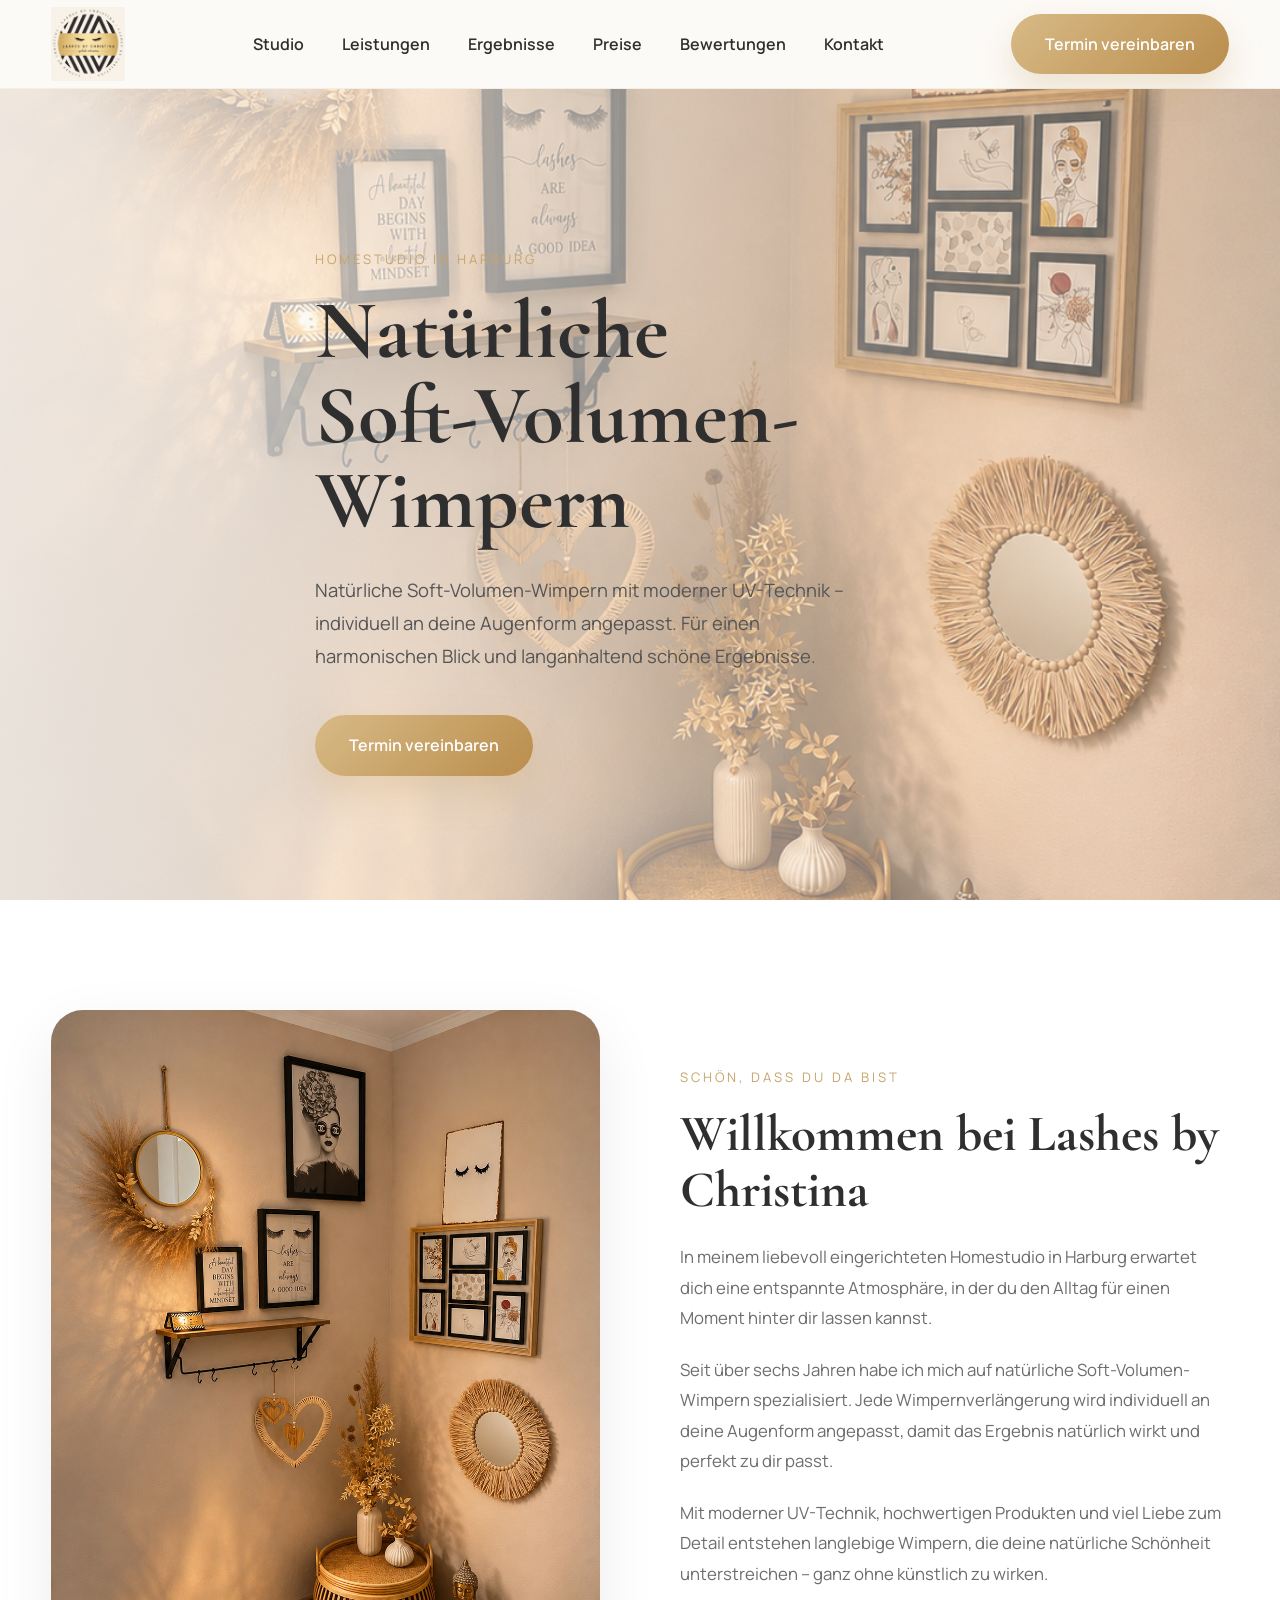
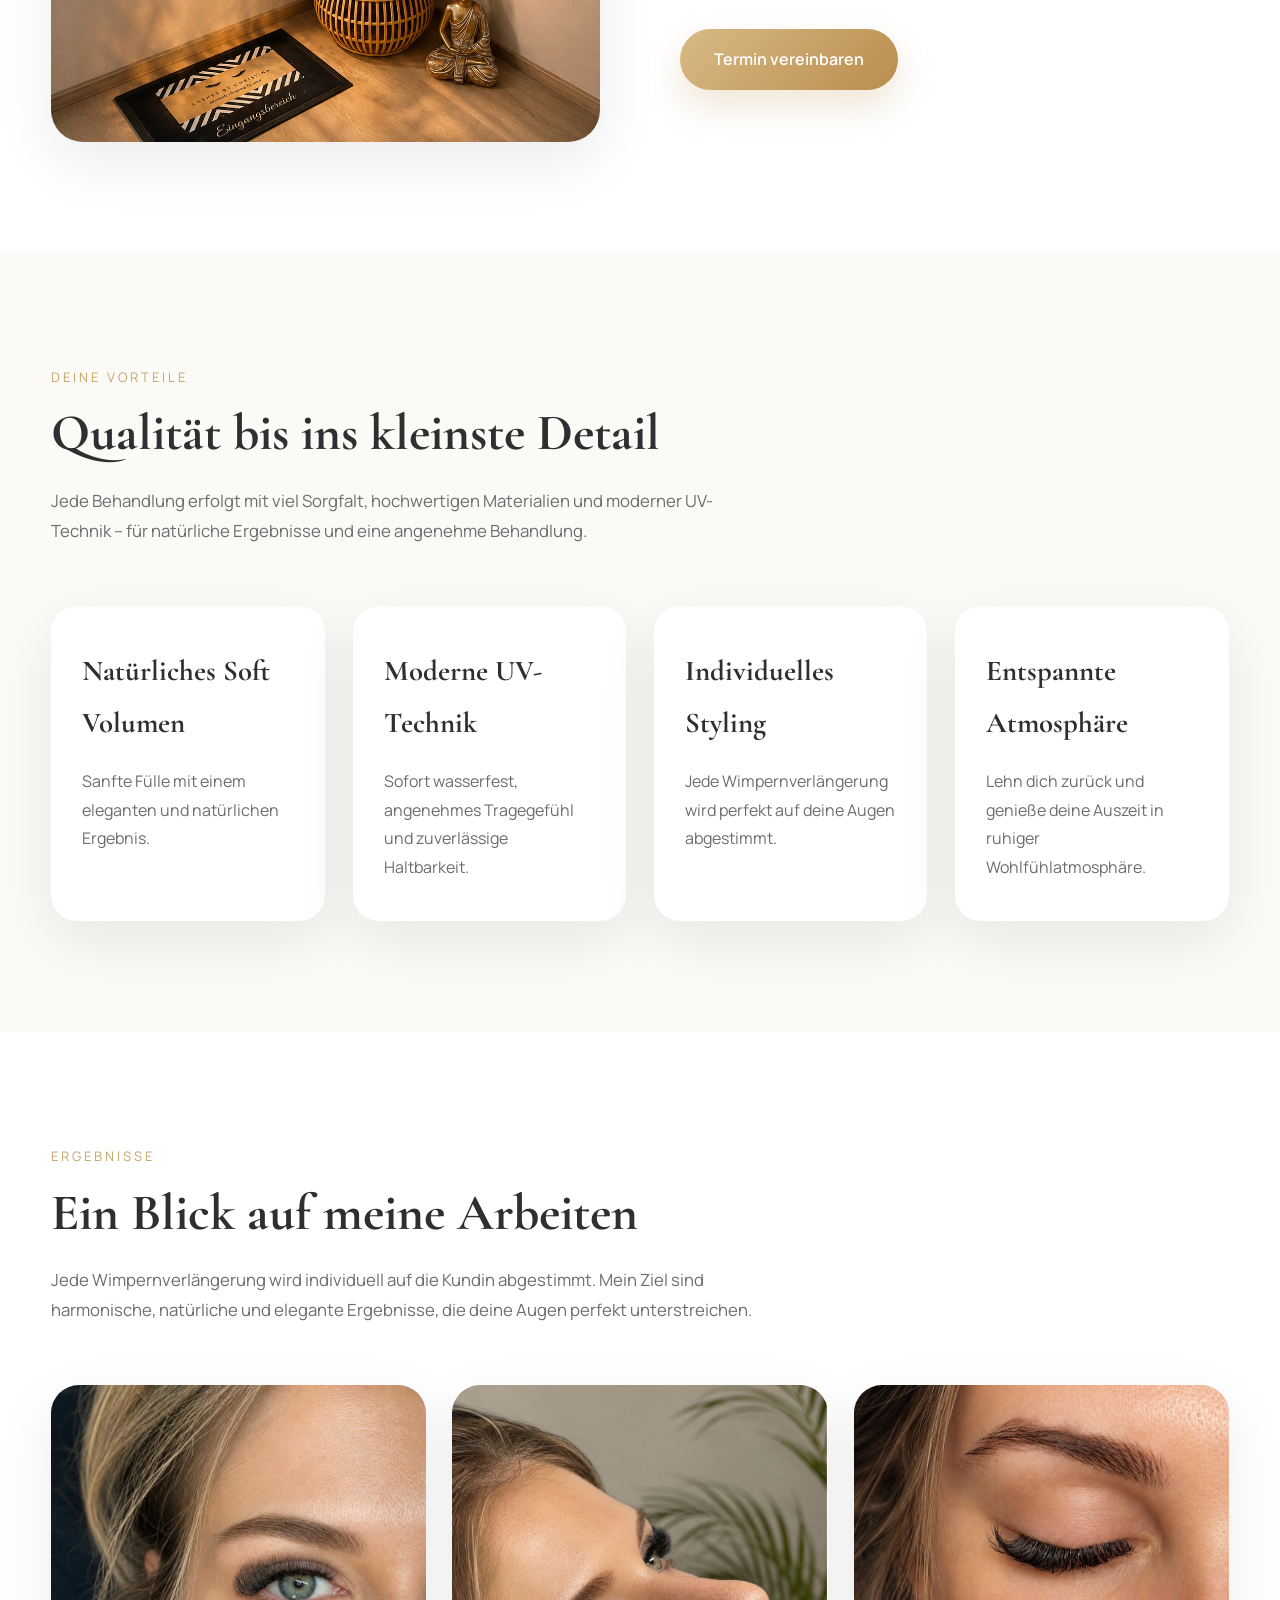
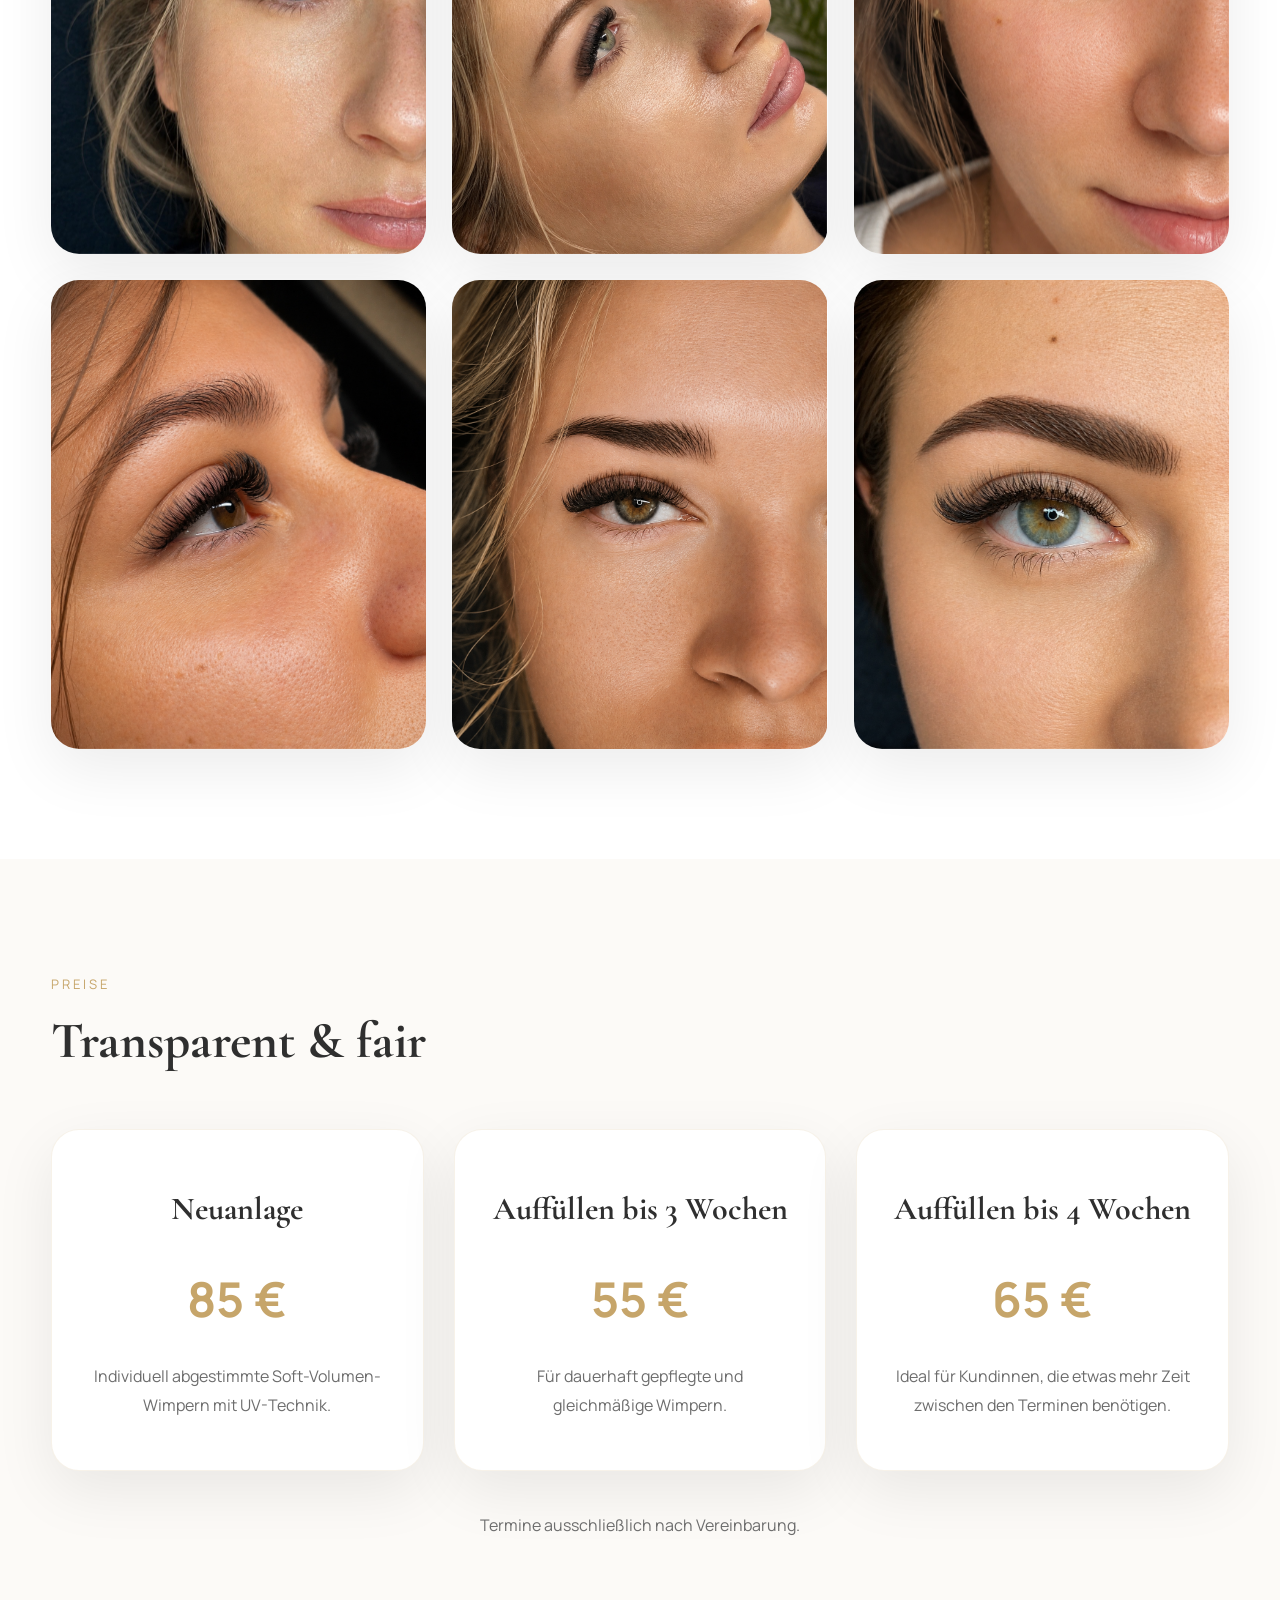
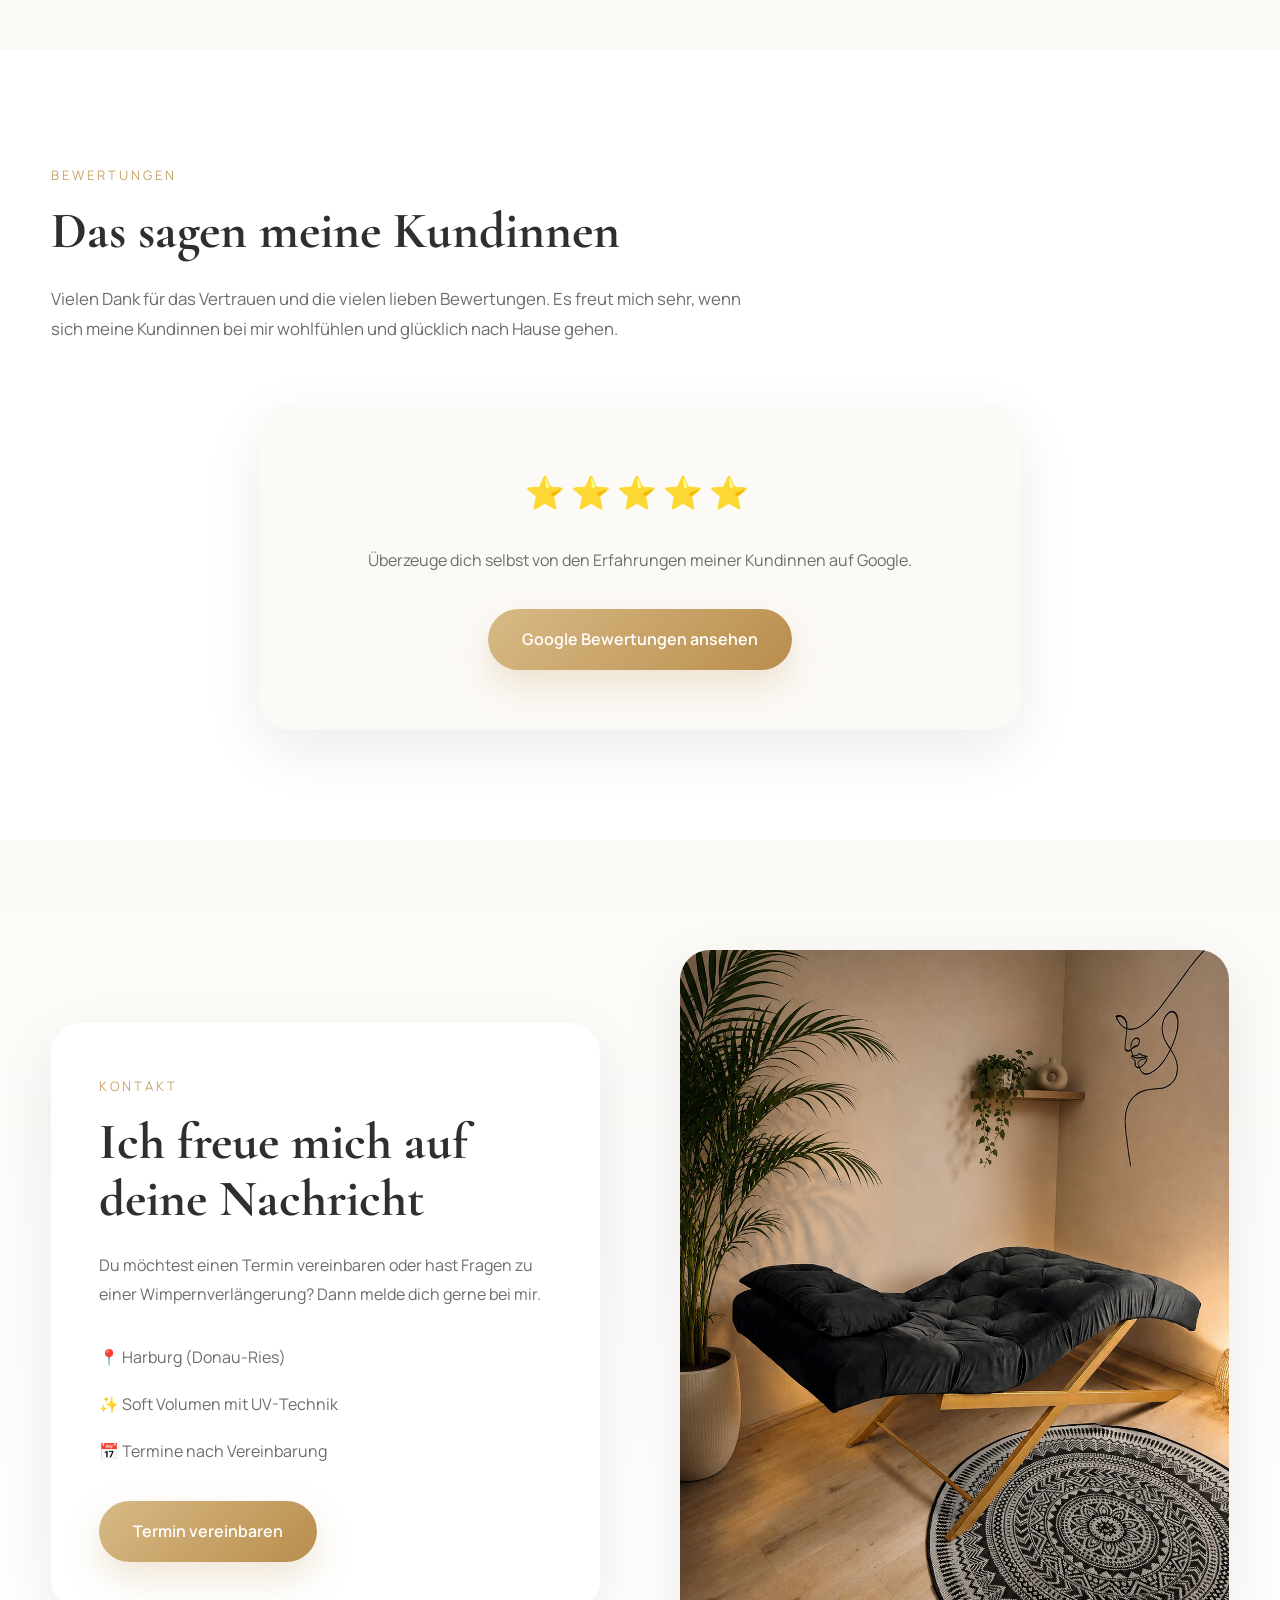
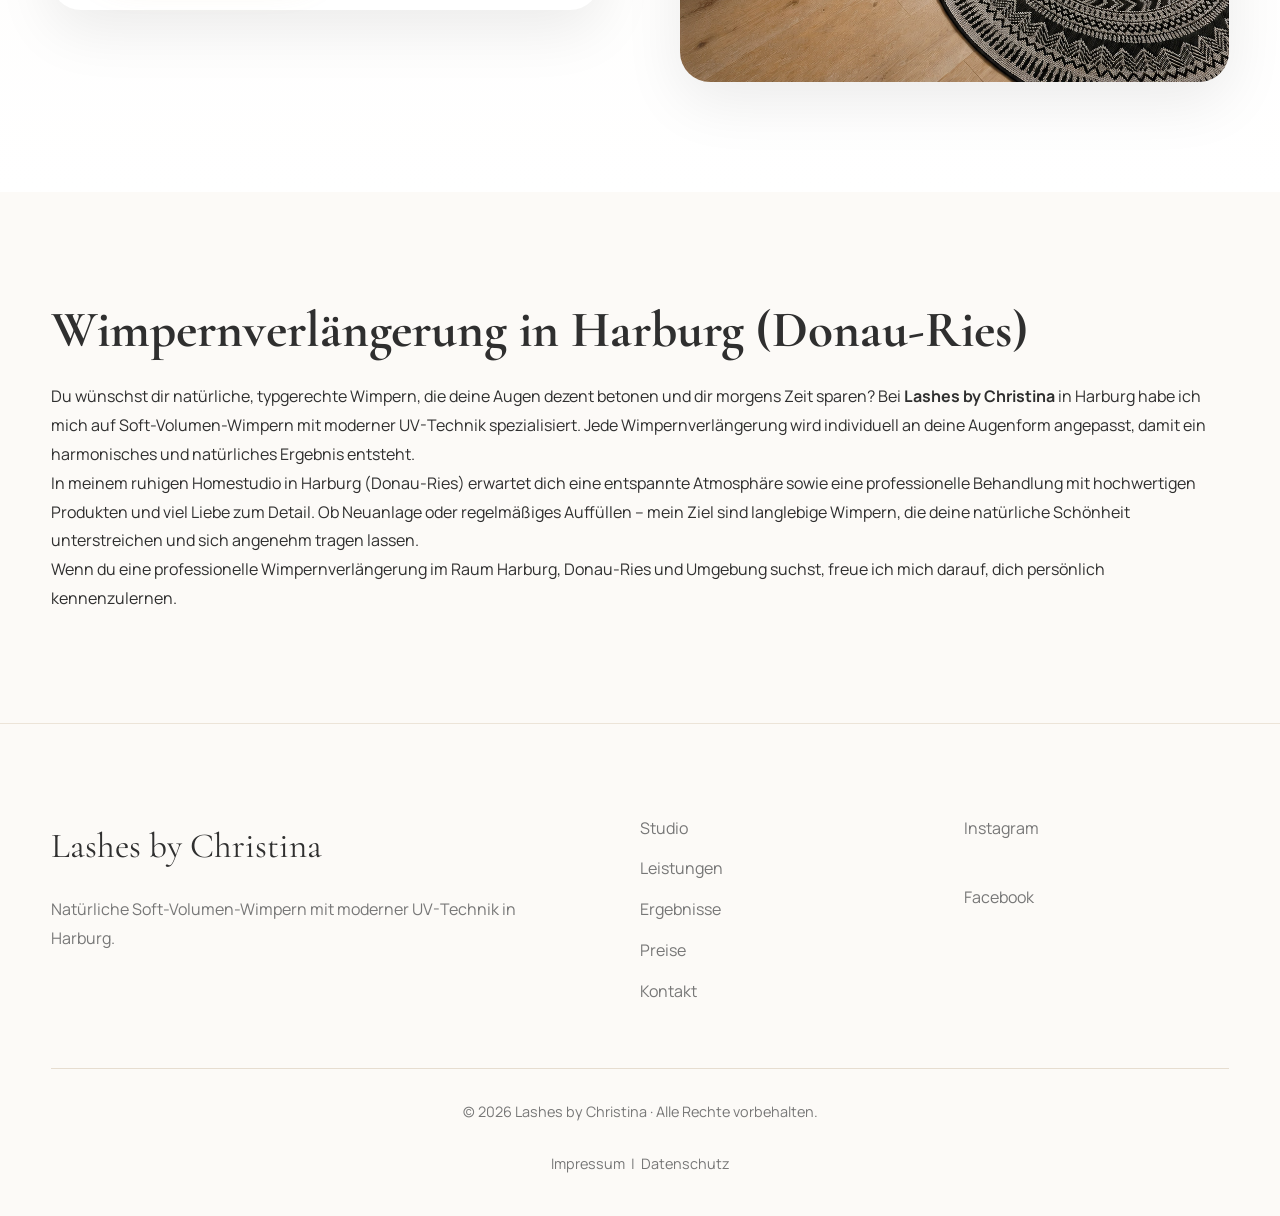
==== index.html @ a9dc5846 "Update index.html" ====
<!DOCTYPE html>
<html lang="de">

<head>

<meta charset="UTF-8">
<meta name="viewport" content="width=device-width, initial-scale=1">

<title>Wimpernverlängerung Harburg | Lashes by Christina</title>

<meta name="description" content="Natürliche Soft-Volumen-Wimpernverlängerung mit moderner UV-Technik in Harburg (Donau-Ries). Individuell angepasst für langanhaltende, elegante Ergebnisse. Jetzt Termin vereinbaren.">

<meta name="keywords" content="Wimpernverlängerung Harburg, Wimpernstudio Harburg, UV Wimpern Harburg, Soft Volumen Harburg, Lash Extensions Harburg, Wimpern Donau-Ries, Lashes by Christina">

<meta name="robots" content="index,follow">

<meta name="theme-color" content="#fcfaf7">

<meta name="format-detection" content="telephone=yes">

<meta name="geo.region" content="DE-BY">
<meta name="geo.placename" content="Harburg">
  
<link rel="preconnect" href="https://fonts.googleapis.com">
<link rel="preconnect" href="https://fonts.gstatic.com" crossorigin>

<link href="https://fonts.googleapis.com/css2?family=Cormorant+Garamond:wght@500;600;700&family=Manrope:wght@300;400;500;600;700&display=swap" rel="stylesheet">

<link rel="stylesheet" href="style.css">

<link rel="canonical" href="https://christinadik-lgtm.github.io/lashes-by-christina2/">

<link rel="icon" type="image/png" href="ACE987BD-42EE-4833-9565-23368BA8C4FF.png">
  <link rel="apple-touch-icon" href="ACE987BD-42EE-4833-9565-23368BA8C4FF.png">
<meta property="og:title" content="Lashes by Christina | Wimpernverlängerung in Harburg">

<meta property="og:description" content="Natürliche Soft-Volumen-Wimpern mit moderner UV-Technik in Harburg. Individuell angepasst für einen harmonischen und natürlichen Look.">

<meta property="og:type" content="website">

<meta property="og:url" content="https://christinadik-lgtm.github.io/lashes-by-christina2/">

<meta property="og:image" content="https://christinadik-lgtm.github.io/lashes-by-christina2/homestudio-wimpernverlaengerung-harburg.png">

<meta property="og:locale" content="de_DE">

<meta name="twitter:card" content="summary_large_image">
  <meta name="twitter:title" content="Lashes by Christina">

<meta name="twitter:description" content="Natürliche Soft-Volumen-Wimpern mit moderner UV-Technik in Harburg. Individuell angepasst für einen harmonischen und natürlichen Look.">

<meta name="twitter:image" content="https://christinadik-lgtm.github.io/lashes-by-christina2/homestudio-wimpernverlaengerung-harburg.png">
<meta name="author" content="Christina Frischmann">

<meta name="creator" content="Lashes by Christina">

<meta name="publisher" content="Lashes by Christina">
  <script type="application/ld+json">
{
  "@context":"https://schema.org",
  "@type":"BeautySalon",
  "name":"Lashes by Christina",
  "image":"https://christinadik-lgtm.github.io/lashes-by-christina2/homestudio-wimpernverlaengerung-harburg.png",
  "url":"https://christinadik-lgtm.github.io/lashes-by-christina2/",
  "telephone":"+491743361774",
  "email":"christinadik@web.de",
"address":{
  "@type":"PostalAddress",
  "streetAddress":"Buchenweg 10",
  "postalCode":"86655",
  "addressLocality":"Harburg",
  "addressCountry":"DE"
},

"geo":{
  "@type":"GeoCoordinates",
  "latitude":48.7849,
  "longitude":10.6928
},
  "priceRange":"€€",
    "currenciesAccepted":"EUR",
"paymentAccepted":"Cash",
    "serviceType":"Wimpernverlängerung",

"hasOfferCatalog":{
"@type":"OfferCatalog",
"name":"Leistungen",
"itemListElement":[
{
"@type":"Offer",
"name":"Soft-Volumen-Wimpernverlängerung"
}
]
},
  "areaServed":"Harburg (Schwaben), Donau-Ries",
  "description":"Natürliche Soft-Volumen-Wimpern mit moderner UV-Technik in Harburg.",
    "founder":"Christina Frischmann",

"knowsAbout":[
"Wimpernverlängerung",
"Soft Volumen",
"UV Wimpern",
"Lash Styling"
],
"sameAs":[
  "https://www.instagram.com/lashes_by_christina.harburg",
  "https://www.facebook.com/LashesbyChristina90/"
],
"openingHoursSpecification":[
{
"@type":"OpeningHoursSpecification",
"dayOfWeek":[
"Monday",
"Tuesday",
"Wednesday",
"Thursday",
"Friday",
"Saturday"
],
"description":"Termine nach Vereinbarung"
}
]

}
</script>
</head>

<body>

<header>

<div class="container">

<a href="#top" class="logo">

<img src="ACE987BD-42EE-4833-9565-23368BA8C4FF.png"
     alt="Lashes by Christina Logo"
     class="logo-image">
</a>

<nav>

<ul>

<li><a href="#studio">Studio</a></li>
<li><a href="#leistungen">Leistungen</a></li>
<li><a href="#galerie">Ergebnisse</a></li>
<li><a href="#preise">Preise</a></li>
<li><a href="#bewertungen">Bewertungen</a></li>
<li><a href="#kontakt">Kontakt</a></li>

</ul>

</nav>

<a
href="https://wa.me/491743361774"
class="button"
target="_blank"
rel="noopener">

Termin vereinbaren

</a>

</div>

</header>

<main>

<section class="hero" id="top">

<div class="hero-overlay"></div>

<div class="container hero-content">

<span class="hero-subtitle">

HOMESTUDIO IN HARBURG

</span>

<h1>

Natürliche<br>
Soft-Volumen-<br>
Wimpern

</h1>

<p class="hero-text">

Natürliche Soft-Volumen-Wimpern mit moderner UV-Technik –
individuell an deine Augenform angepasst.
Für einen harmonischen Blick und langanhaltend schöne Ergebnisse.

</p>

<a
href="https://wa.me/491743361774"
class="button"
target="_blank"
rel="noopener">

Termin vereinbaren

</a>

</div>

</section>
<!-- ==========================================================
     STUDIO
========================================================== -->

<section id="studio" class="about">

    <div class="container about-grid">

        <div class="about-image">

            <img
                src="homestudio-wimpernverlaengerung-harburg.png"
                alt="Homestudio für Wimpernverlängerung in Harburg von Lashes by Christina"
                loading="lazy">

        </div>

        <div class="about-text">

            <span class="section-label">

                Schön, dass du da bist

            </span>

            <h2>

                Willkommen bei Lashes by Christina

            </h2>

            <p>

                In meinem liebevoll eingerichteten Homestudio in Harburg erwartet dich eine entspannte Atmosphäre, in der du den Alltag für einen Moment hinter dir lassen kannst.

            </p>

            <p>

                Seit über sechs Jahren habe ich mich auf natürliche Soft-Volumen-Wimpern spezialisiert. Jede Wimpernverlängerung wird individuell an deine Augenform angepasst, damit das Ergebnis natürlich wirkt und perfekt zu dir passt.

            </p>

            <p>

                Mit moderner UV-Technik, hochwertigen Produkten und viel Liebe zum Detail entstehen langlebige Wimpern, die deine natürliche Schönheit unterstreichen – ganz ohne künstlich zu wirken.

            </p>

            <a href="#kontakt" class="button">

                Termin vereinbaren

            </a>

        </div>

    </div>

</section>

<!-- ==========================================================
     VORTEILE
========================================================== -->

<section id="leistungen" class="features">

    <div class="container">

        <span class="section-label">

            Deine Vorteile

        </span>

        <h2>

            Qualität bis ins kleinste Detail

        </h2>

        <p class="section-intro">

            Jede Behandlung erfolgt mit viel Sorgfalt, hochwertigen Materialien und moderner UV-Technik – für natürliche Ergebnisse und eine angenehme Behandlung.

        </p>

        <div class="feature-grid">

            <article class="feature-card">

                <h3>Natürliches Soft Volumen</h3>

                <p>
                    Sanfte Fülle mit einem eleganten und natürlichen Ergebnis.
                </p>

            </article>

            <article class="feature-card">

                <h3>Moderne UV-Technik</h3>

                <p>
                    Sofort wasserfest, angenehmes Tragegefühl und zuverlässige Haltbarkeit.
                </p>

            </article>

            <article class="feature-card">

                <h3>Individuelles Styling</h3>

                <p>
                    Jede Wimpernverlängerung wird perfekt auf deine Augen abgestimmt.
                </p>

            </article>

            <article class="feature-card">

                <h3>Entspannte Atmosphäre</h3>

                <p>
                    Lehn dich zurück und genieße deine Auszeit in ruhiger Wohlfühlatmosphäre.
                </p>

            </article>

        </div>

    </div>

</section>
<!-- ==========================================================
     GALERIE
========================================================== -->

<section id="galerie" class="gallery">

    <div class="container">

        <span class="section-label">

            Ergebnisse

        </span>

        <h2>

            Ein Blick auf meine Arbeiten

        </h2>

        <p class="section-intro">

            Jede Wimpernverlängerung wird individuell auf die Kundin abgestimmt.
            Mein Ziel sind harmonische, natürliche und elegante Ergebnisse, die deine Augen perfekt unterstreichen.

        </p>

        <div class="gallery-grid">

            <div class="gallery-item">

                <img src="soft-volumen-wimpernverlaengerung-harburg.jpeg"
                     alt="Soft-Volumen-Wimpernverlängerung in Harburg mit UV-Technik"
                     loading="lazy">

            </div>

            <div class="gallery-item">

                <img src="natuerliche-soft-volumen-wimpern-harburg.jpeg"
                     alt="Natürliches Soft-Volumen-Lash-Styling von Lashes by Christina"
                     loading="lazy">

            </div>

            <div class="gallery-item">

                <img src="uv-wimpernverlaengerung-harburg.png"
                     alt="Elegante Soft-Volumen-Wimpern individuell angepasst"
                     loading="lazy">

            </div>

            <div class="gallery-item">

                <img src="cat-eye-look-by-lashes-by-christina.png"
                     alt="Natürliche Wimpernverlängerung vor und nach der Behandlung"
                     loading="lazy">

            </div>

            <div class="gallery-item">

                <img src="vorher-nachher-wimpernverlaengerung-harburg.png"
                     alt="Professionelle Soft-Volumen-Wimpern von Lashes by Christina"
                     loading="lazy">

            </div>

            <div class="gallery-item">

                <img src="uv-lashes-harburg-cat-eye-look.png"
                     alt="UV-Wimpernverlängerung mit natürlichem Ergebnis"
                     loading="lazy">

            </div>

        </div>

    </div>

</section>

<!-- ==========================================================
     PREISE
========================================================== -->

<section id="preise" class="prices">

    <div class="container">

        <span class="section-label">

            Preise

        </span>

        <h2>

            Transparent & fair

        </h2>

        <div class="price-grid">

            <article class="price-card">

                <h3>Neuanlage</h3>

                <div class="price">85 €</div>

                <p>
                    Individuell abgestimmte Soft-Volumen-Wimpern mit UV-Technik.
                </p>

            </article>

            <article class="price-card">

                <h3>Auffüllen bis 3 Wochen</h3>

                <div class="price">55 €</div>

                <p>
                    Für dauerhaft gepflegte und gleichmäßige Wimpern.
                </p>

            </article>

            <article class="price-card">

                <h3>Auffüllen bis 4 Wochen</h3>

                <div class="price">65 €</div>

                <p>
                    Ideal für Kundinnen, die etwas mehr Zeit zwischen den Terminen benötigen.
                </p>

            </article>

        </div>

        <p class="price-note">

            Termine ausschließlich nach Vereinbarung.

        </p>

    </div>

</section>
<!-- ==========================================================
     BEWERTUNGEN
========================================================== -->

<section id="bewertungen" class="reviews">

    <div class="container">

        <span class="section-label">

            Bewertungen

        </span>

        <h2>

            Das sagen meine Kundinnen

        </h2>

        <p class="section-intro">

            Vielen Dank für das Vertrauen und die vielen lieben Bewertungen. Es freut mich sehr, wenn sich meine Kundinnen bei mir wohlfühlen und glücklich nach Hause gehen.

        </p>

        <div class="review-preview">

            <div class="stars">

                ⭐⭐⭐⭐⭐

            </div>

            <p>

                Überzeuge dich selbst von den Erfahrungen meiner Kundinnen auf Google.

            </p>

            <a href="https://maps.app.goo.gl/RzUMiwLbxiRejP5d8?g_st=ic"
               class="button"
               target="_blank"
               rel="noopener">

                Google Bewertungen ansehen

            </a>

        </div>

    </div>

</section>

<!-- ==========================================================
     KONTAKT
========================================================== -->

<section id="kontakt" class="contact">

    <div class="container contact-grid">

        <div class="contact-card">

            <span class="section-label">

                Kontakt

            </span>

            <h2>

                Ich freue mich auf deine Nachricht

            </h2>

            <p>

                Du möchtest einen Termin vereinbaren oder hast Fragen zu einer Wimpernverlängerung? Dann melde dich gerne bei mir.

            </p>

            <div class="contact-info">

                <p>📍 Harburg (Donau-Ries)</p>
                <p>✨ Soft Volumen mit UV-Technik</p>
                <p>📅 Termine nach Vereinbarung</p>

            </div>

            <a href="https://wa.me/491743361774"
               class="button"
               target="_blank"
               rel="noopener">

                Termin vereinbaren

            </a>

        </div>

        <div class="contact-image">

            <img src="lashes-by-christina-homestudio-harburg.jpeg"
                 alt="Gemütliches Homestudio für Wimpernverlängerung in Harburg"
                 loading="lazy">

        </div>

    </div>

</section>

</main>
<section class="seo-text">

<div class="container">

<h2>Wimpernverlängerung in Harburg (Donau-Ries)</h2>

<p>

Du wünschst dir natürliche, typgerechte Wimpern, die deine Augen dezent betonen und dir morgens Zeit sparen? Bei <strong>Lashes by Christina</strong> in Harburg habe ich mich auf Soft-Volumen-Wimpern mit moderner UV-Technik spezialisiert. Jede Wimpernverlängerung wird individuell an deine Augenform angepasst, damit ein harmonisches und natürliches Ergebnis entsteht.

</p>

<p>

In meinem ruhigen Homestudio in Harburg (Donau-Ries) erwartet dich eine entspannte Atmosphäre sowie eine professionelle Behandlung mit hochwertigen Produkten und viel Liebe zum Detail. Ob Neuanlage oder regelmäßiges Auffüllen – mein Ziel sind langlebige Wimpern, die deine natürliche Schönheit unterstreichen und sich angenehm tragen lassen.

</p>

<p>

Wenn du eine professionelle Wimpernverlängerung im Raum Harburg, Donau-Ries und Umgebung suchst, freue ich mich darauf, dich persönlich kennenzulernen.

</p>

</div>

</section>
<!-- ==========================================================
     FOOTER
========================================================== -->

<footer>

    <div class="container">

        <div class="footer-grid">

            <div>

                <div class="footer-logo">

                    Lashes by Christina

                </div>

                <p class="footer-text">

                    Natürliche Soft-Volumen-Wimpern mit moderner UV-Technik in Harburg.

                </p>

            </div>

            <div class="footer-links">

                <a href="#studio">Studio</a><br>
                <a href="#leistungen">Leistungen</a><br>
                <a href="#galerie">Ergebnisse</a><br>
                <a href="#preise">Preise</a><br>
                <a href="#kontakt">Kontakt</a>

            </div>

            <div class="footer-links">

                <a href="https://www.instagram.com/lashes_by_christina.harburg"
                   target="_blank"
                   rel="noopener">

                    Instagram

                </a>

                <br><br>

                <a href="https://www.facebook.com/LashesbyChristina90/"
                   target="_blank"
                   rel="noopener">

                    Facebook

                </a>

            </div>

        </div>

        <div class="footer-bottom">

    © 2026 Lashes by Christina · Alle Rechte vorbehalten.

    <br><br>

    <a href="impressum.html">Impressum</a>
    &nbsp;|&nbsp;
    <a href="datenschutz.html">Datenschutz</a>

</div>

    </div>

</footer>

<button class="scroll-top" aria-label="Nach oben">

    ↑

</button>

<script src="script.js"></script>

</body>
</html>
---- style.css ----
/* ==========================================================
   LASHES BY CHRISTINA
   STYLE.CSS
   TEIL 1
========================================================== */

/* ==========================================================
   VARIABLEN
========================================================== */

:root{

    --bg:#fcfaf7;
    --white:#ffffff;

    --text:#2f2f2f;
    --text-light:#6d6d6d;

    --gold:#c6a56a;
    --gold-dark:#b69158;

    --shadow:0 20px 60px rgba(0,0,0,.08);

    --radius:28px;

    --transition:.35s ease;

    --container:1200px;

}

/* ==========================================================
   RESET
========================================================== */

*{

    margin:0;
    padding:0;
    box-sizing:border-box;

}

html{

    scroll-behavior:smooth;
    scroll-padding-top:95px;

}

body{

    font-family:"Manrope",sans-serif;

    background:var(--bg);

    color:var(--text);

    line-height:1.8;

    overflow-x:hidden;

}

img{

    display:block;

    width:100%;

    height:auto;

}

a{

    color:inherit;

    text-decoration:none;

}

ul{

    list-style:none;

}

.container{

    width:min(92%,var(--container));

    margin:auto;

}

/* ==========================================================
   HEADER
========================================================== */

header{

    position:fixed;

    top:0;
    left:0;

    width:100%;

    z-index:1000;

    background:#fcfaf7;

    backdrop-filter:blur(18px);

    border-bottom:1px solid rgba(198,165,106,.15);

    transition:.35s;

}

header .container{

    min-height:88px;

    display:flex;

    justify-content:space-between;

    align-items:center;

}

/* ==========================================================
   LOGO
========================================================== */

.logo-image{

    height:74px;

    width:auto;

}

/* ==========================================================
   NAVIGATION
========================================================== */

nav ul{

    display:flex;

    gap:38px;

}

nav a{

    position:relative;

    font-weight:600;

    transition:.3s;

}

nav a:hover{

    color:var(--gold);

}

nav a::after{

    content:"";

    position:absolute;

    left:0;
    bottom:-8px;

    width:0;

    height:2px;

    background:var(--gold);

    transition:.3s;

}

nav a:hover::after{

    width:100%;

}

/* ==========================================================
   BUTTONS
========================================================== */

.button{

    display:inline-flex;

    justify-content:center;

    align-items:center;

    padding:16px 34px;

    border-radius:999px;

    background:linear-gradient(135deg,#d8ba86,#b98d4c);

    color:#fff;

    font-weight:600;

    transition:.35s;

    box-shadow:0 16px 35px rgba(198,165,106,.28);

}

.button:hover{

    transform:translateY(-3px);

    box-shadow:0 24px 40px rgba(198,165,106,.35);

}

.button-outline{

    display:inline-flex;

    justify-content:center;

    align-items:center;

    padding:16px 34px;

    border-radius:999px;

    border:2px solid var(--gold);

    color:var(--gold);

    font-weight:600;

    transition:.35s;

}

.button-outline:hover{

    background:var(--gold);

    color:#fff;

}

/* ==========================================================
   HERO
========================================================== */

.hero{

    position:relative;

    min-height:100vh;

    display:flex;

    align-items:center;

    background-image:url("homestudio-wimpernverlaengerung-harburg.png");

    background-size:cover;

    background-position:center;

    background-repeat:no-repeat;

}

.hero-overlay{

    position:absolute;

    inset:0;

    background:linear-gradient(

        90deg,

        rgba(252,250,247,.82) 0%,

        rgba(252,250,247,.62) 40%,

        rgba(252,250,247,.28) 100%

    );

}

.hero-content{

    position:relative;

    z-index:2;

    max-width:650px;

    padding-top:120px;

}

.hero-subtitle{

    display:inline-block;

    margin-bottom:18px;

    color:var(--gold);

    letter-spacing:3px;

    text-transform:uppercase;

    font-size:.82rem;

}

.hero h1{

    font-family:"Cormorant Garamond",serif;

    font-size:clamp(3.5rem,7vw,5.2rem);

    line-height:1.02;

    margin-bottom:30px;

    color:#2f2f2f;

}

.hero-text{

    max-width:560px;

    font-size:1.15rem;

    color:#555;

    margin-bottom:42px;

}
/* ==========================================================
   ALLGEMEINE BEREICHE
========================================================== */

section{

    padding:110px 0;

}

.section-label{

    display:inline-block;

    margin-bottom:16px;

    color:var(--gold);

    text-transform:uppercase;

    letter-spacing:3px;

    font-size:.82rem;

}

section h2{

    font-family:"Cormorant Garamond",serif;

    font-size:clamp(2.4rem,4vw,3.4rem);

    line-height:1.1;

    margin-bottom:24px;

    color:#2f2f2f;

}

.section-intro{

    max-width:720px;

    margin-bottom:60px;

    color:var(--text-light);

    font-size:1.05rem;

}

/* ==========================================================
   STUDIO
========================================================== */

.about{

    background:#ffffff;

}

.about-grid{

    display:grid;

    grid-template-columns:1fr 1fr;

    gap:80px;

    align-items:center;

}

.about-image{

    overflow:hidden;

    border-radius:32px;

    box-shadow:var(--shadow);

}

.about-image img{

    transition:.7s ease;

}

.about-image:hover img{

    transform:scale(1.04);

}

.about-text p{

    margin-bottom:22px;

    color:var(--text-light);

    font-size:1.05rem;

}

.about .button{

    margin-top:18px;

}

/* ==========================================================
   VORTEILE
========================================================== */

.features{

    background:var(--bg);

}

.feature-grid{

    display:grid;

    grid-template-columns:repeat(4,1fr);

    gap:28px;

    margin-top:60px;

}

.feature-card{

    background:#fff;

    padding:38px 30px;

    border-radius:26px;

    box-shadow:var(--shadow);

    transition:var(--transition);

    border:1px solid transparent;

}

.feature-card:hover{

    transform:translateY(-8px);

    border-color:rgba(198,165,106,.35);

}

.feature-card h3{

    font-family:"Cormorant Garamond",serif;

    font-size:1.8rem;

    margin-bottom:18px;

}

.feature-card p{

    color:var(--text-light);

}

/* ==========================================================
   GALERIE
========================================================== */

.gallery{

    background:#ffffff;

}

.gallery-grid{

    display:grid;

    grid-template-columns:repeat(auto-fit,minmax(300px,1fr));

    gap:26px;

    margin-top:60px;

}

.gallery-item{

    overflow:hidden;

    border-radius:28px;

    box-shadow:var(--shadow);

}

.gallery-item img{

    aspect-ratio:4/5;

    object-fit:cover;

    transition:.7s ease;

}

.gallery-item:hover img{

    transform:scale(1.05);

}
/* ==========================================================
   PREISE
========================================================== */

.prices{

    background:var(--bg);

}

.price-grid{

    display:grid;

    grid-template-columns:repeat(3,1fr);

    gap:30px;

    margin-top:60px;

}

.price-card{

    background:#fff;

    padding:50px 35px;

    border-radius:28px;

    box-shadow:var(--shadow);

    border:1px solid rgba(198,165,106,.15);

    transition:var(--transition);

    text-align:center;

}

.price-card:hover{

    transform:translateY(-8px);

    border-color:rgba(198,165,106,.35);

}

.price-card h3{

    font-family:"Cormorant Garamond",serif;

    font-size:2rem;

    margin-bottom:18px;

}

.price{

    font-size:3rem;

    color:var(--gold);

    font-weight:700;

    margin-bottom:20px;

}

.price-card p{

    color:var(--text-light);

}

.price-note{

    text-align:center;

    margin-top:40px;

    color:var(--text-light);

}

/* ==========================================================
   BEWERTUNGEN
========================================================== */

.reviews{

    background:#fff;

}

.review-preview{

    max-width:760px;

    margin:60px auto 0;

    padding:60px;

    background:var(--bg);

    border-radius:30px;

    text-align:center;

    box-shadow:var(--shadow);

}

.stars{

    font-size:2rem;

    letter-spacing:6px;

    margin-bottom:24px;

}

.review-preview p{

    color:var(--text-light);

    margin-bottom:35px;

}

/* ==========================================================
   KONTAKT
========================================================== */

.contact{

    background:linear-gradient(

        180deg,

        #fcfaf7 0%,

        #ffffff 100%

    );

}

.contact-grid{

    display:grid;

    grid-template-columns:1fr 1fr;

    gap:80px;

    align-items:center;

}

.contact-card{

    background:#fff;

    padding:48px;

    border-radius:30px;

    box-shadow:var(--shadow);

}

.contact-card p{

    color:var(--text-light);

}

.contact-info{

    display:flex;

    flex-direction:column;

    gap:18px;

    margin:35px 0;

}

.contact-image{

    overflow:hidden;

    border-radius:30px;

    box-shadow:var(--shadow);

}

.contact-image img{

    transition:.7s ease;

}

.contact-image:hover img{

    transform:scale(1.04);

}

/* ==========================================================
   FOOTER
========================================================== */

footer{

    padding:90px 0 40px;

    background:#fcfaf7;

    border-top:1px solid #ece4d8;

}

.footer-grid{

    display:grid;

    grid-template-columns:2fr 1fr 1fr;

    gap:60px;

    margin-bottom:50px;

}

.footer-logo{

    font-family:"Cormorant Garamond",serif;

    font-size:2.2rem;

    margin-bottom:18px;

}

.footer-text{

    color:#777;

}

.footer-links a{

    display:inline-block;

    margin-bottom:12px;

    color:#777;

    transition:.3s;

}

.footer-links a:hover{

    color:var(--gold);

}

.footer-bottom{

    border-top:1px solid #e6ddd0;

    padding-top:30px;

    text-align:center;

    color:#777;

    font-size:.9rem;

}

/* ==========================================================
   SCROLL TO TOP
========================================================== */

.scroll-top{

    position:fixed;

    right:25px;

    bottom:25px;

    width:56px;

    height:56px;

    border:none;

    border-radius:50%;

    background:var(--gold);

    color:#fff;

    font-size:1.3rem;

    cursor:pointer;

    display:flex;

    justify-content:center;

    align-items:center;

    box-shadow:var(--shadow);

    opacity:0;

    visibility:hidden;

    transition:.35s;

    z-index:999;

}

.scroll-top.show{

    opacity:1;

    visibility:visible;

}

.scroll-top:hover{

    background:var(--gold-dark);

    transform:translateY(-4px);

}
/* ==========================================================
   SCROLLBAR
========================================================== */

::-webkit-scrollbar{

    width:10px;

}

::-webkit-scrollbar-track{

    background:#f6f3ef;

}

::-webkit-scrollbar-thumb{

    background:var(--gold);

    border-radius:999px;

}

::-webkit-scrollbar-thumb:hover{

    background:var(--gold-dark);

}

/* ==========================================================
   TEXTAUSWAHL
========================================================== */

::selection{

    background:var(--gold);

    color:#fff;

}

/* ==========================================================
   FOCUS
========================================================== */

a:focus-visible,
.button:focus-visible{

    outline:2px solid var(--gold);

    outline-offset:5px;

}

/* ==========================================================
   RESPONSIVE TABLET
========================================================== */

@media (max-width:992px){

    nav{

        display:none;

    }

    .hero{

        min-height:85vh;

    }

    .hero-content{

        max-width:100%;

        text-align:center;

    }

    .hero-text{

        margin-left:auto;

        margin-right:auto;

    }

    .about-grid,
    .contact-grid{

        grid-template-columns:1fr;

        gap:60px;

    }

    .feature-grid{

        grid-template-columns:repeat(2,1fr);

    }

    .price-grid{

        grid-template-columns:1fr;

    }

    .footer-grid{

        grid-template-columns:1fr;

        text-align:center;

    }

}

/* ==========================================================
   RESPONSIVE HANDY
========================================================== */

@media (max-width:768px){

    header .container{

        min-height:80px;

    }

    .logo-image{

        height:60px;

    }

    section{

        padding:85px 0;

    }

    .hero{

        min-height:78vh;

        text-align:center;

    }

    .hero-content{

        padding-top:110px;

    }

    .hero h1{

        font-size:3rem;

        line-height:1.1;

    }

    .hero-text{

        font-size:1rem;

    }

    .button{

        width:100%;

    }

    .feature-grid,
    .gallery-grid{

        grid-template-columns:1fr;

    }

    .contact-card{

        padding:34px;

    }

    section h2{

        font-size:2.3rem;

    }

}

/* ==========================================================
   KLEINE ANIMATIONEN
========================================================== */

.hero-content{

    animation:fadeHero 1s ease forwards;

}

@keyframes fadeHero{

    from{

        opacity:0;

        transform:translateY(35px);

    }

    to{

        opacity:1;

        transform:translateY(0);

    }

}

.gallery-item img,
.about-image img,
.contact-image img{

    will-change:transform;

}
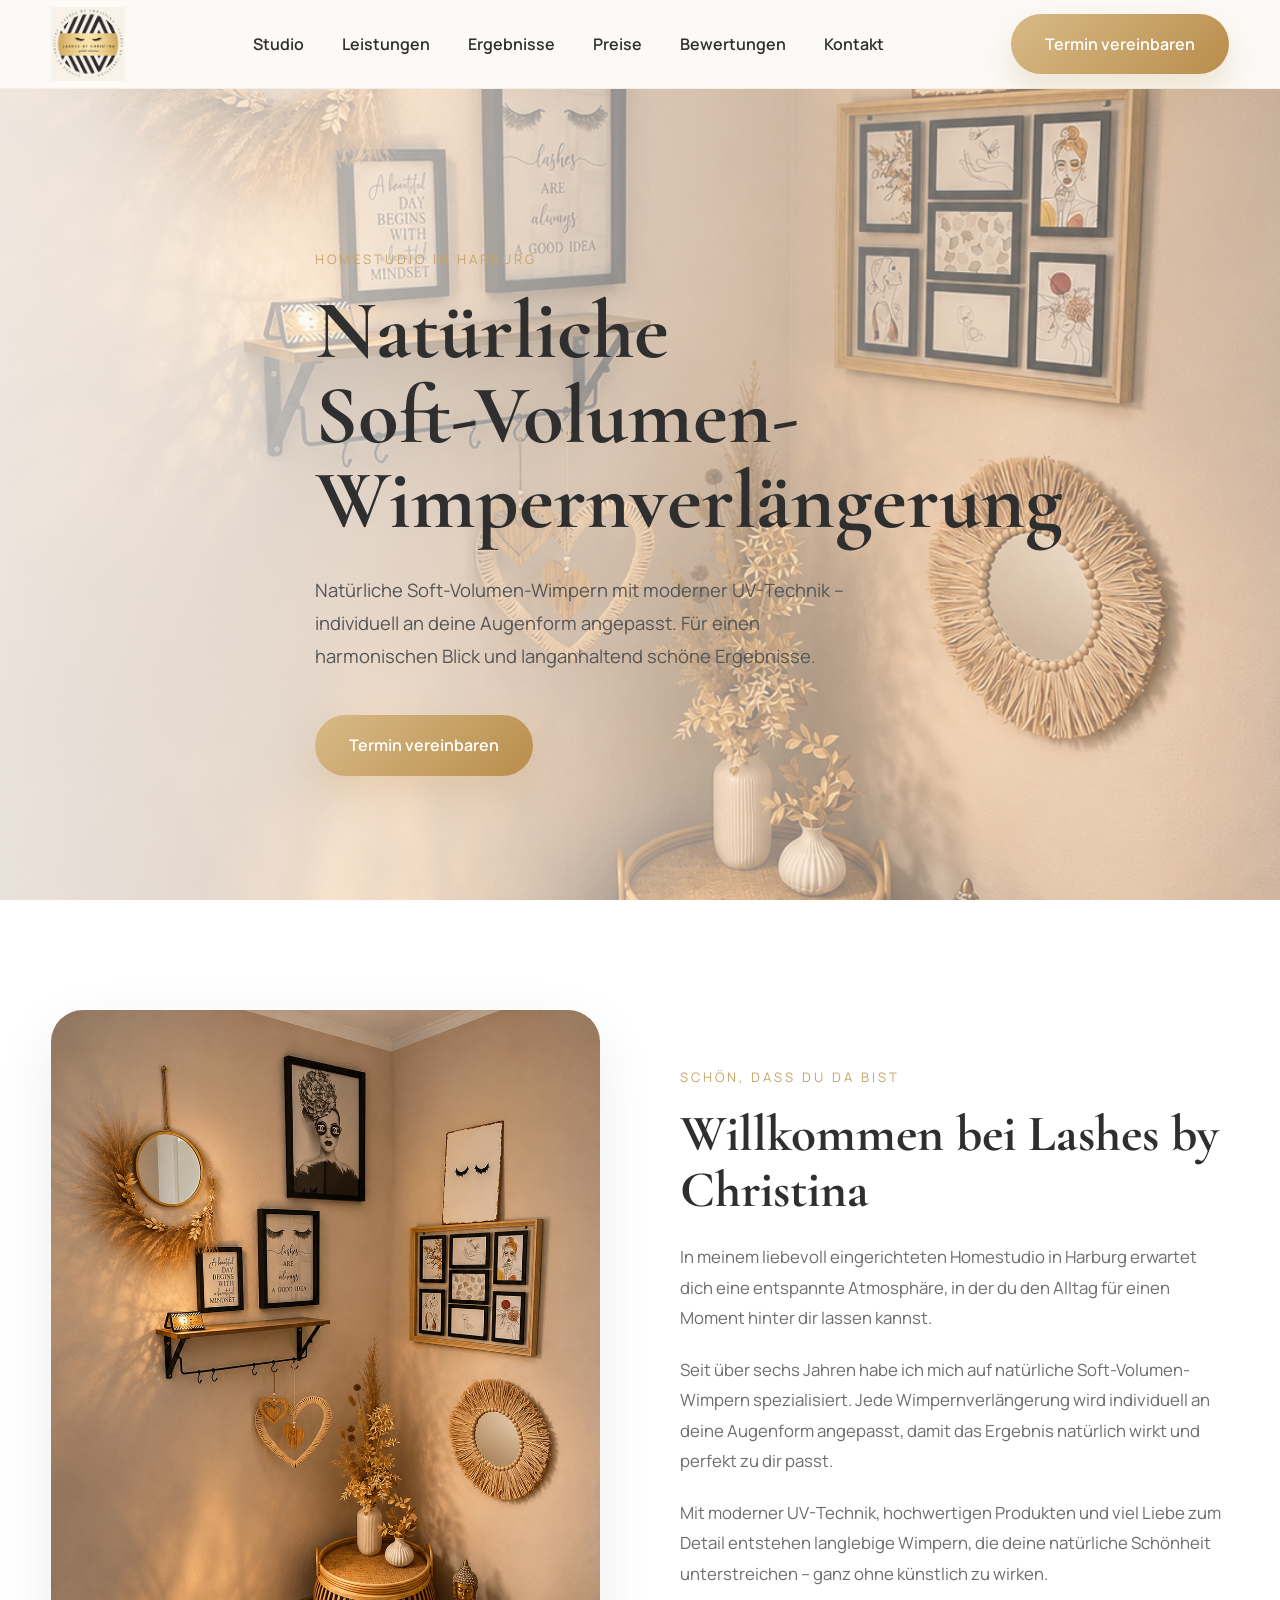
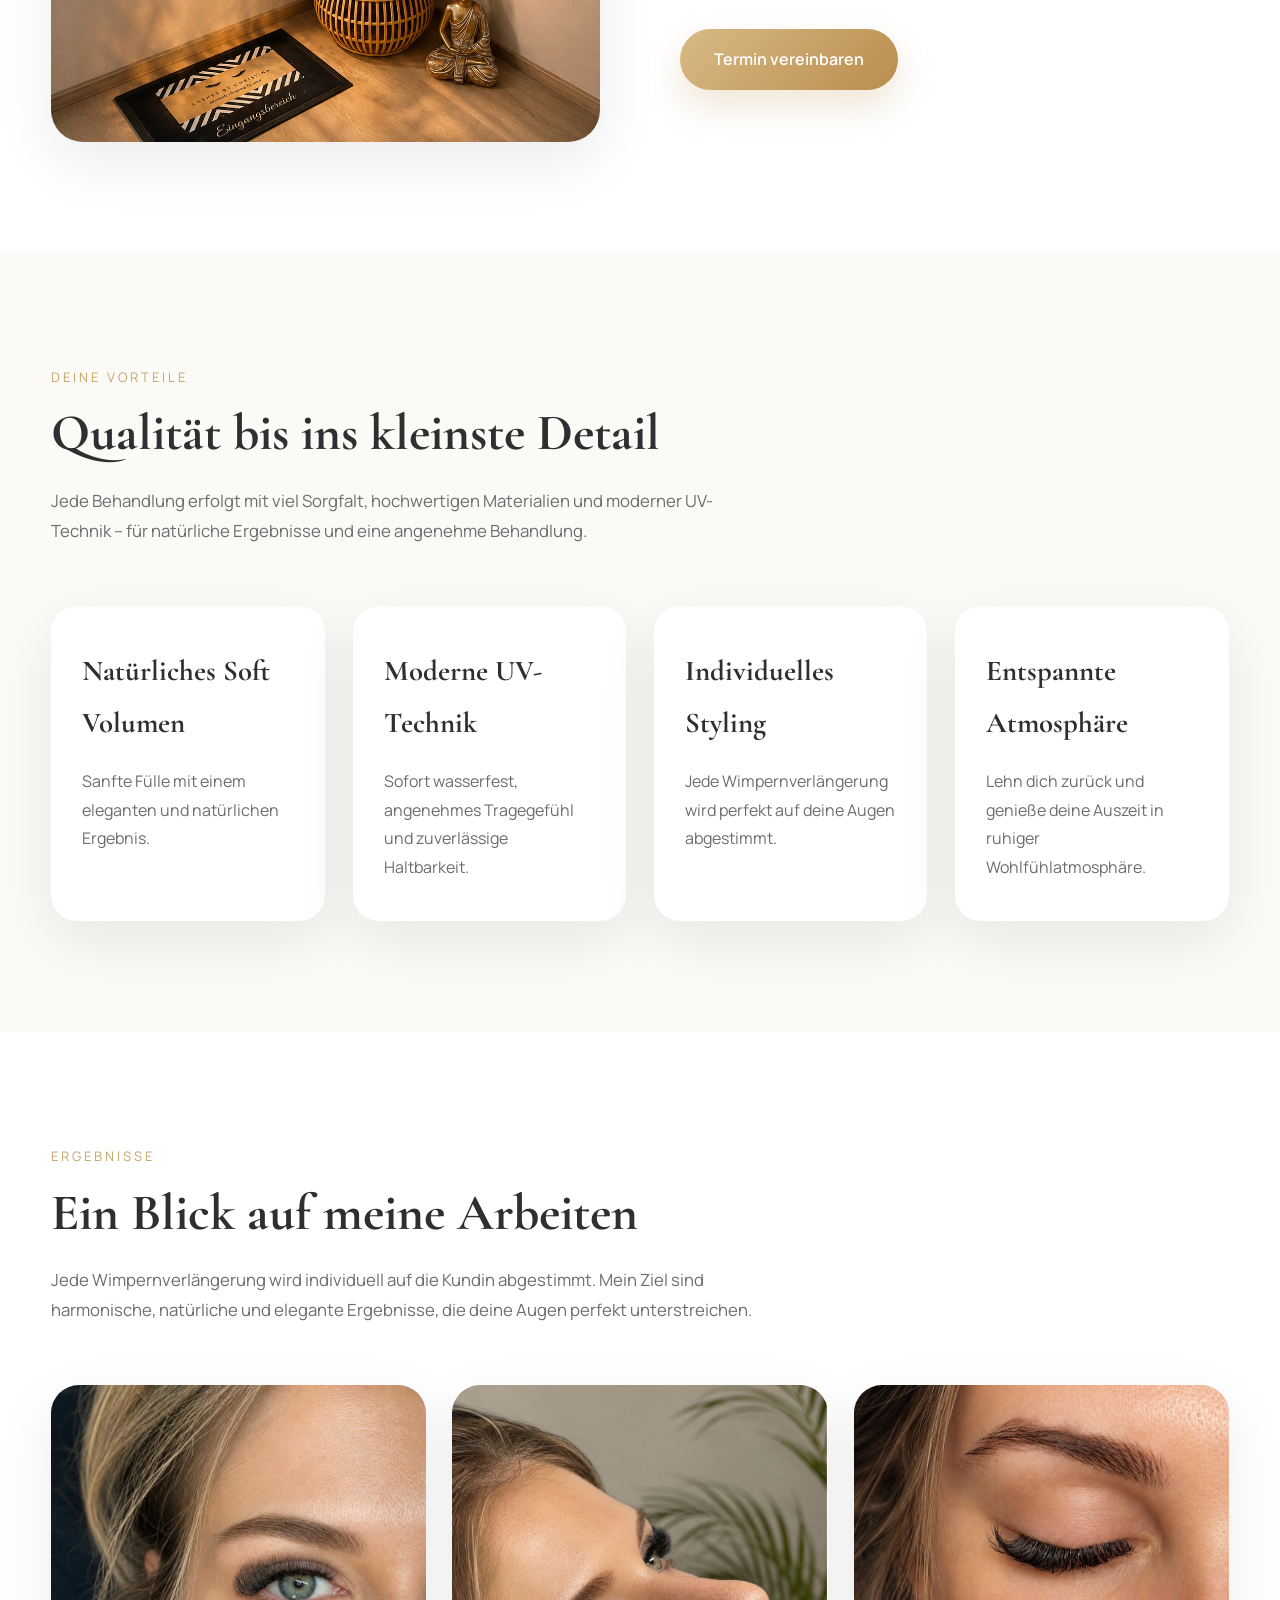
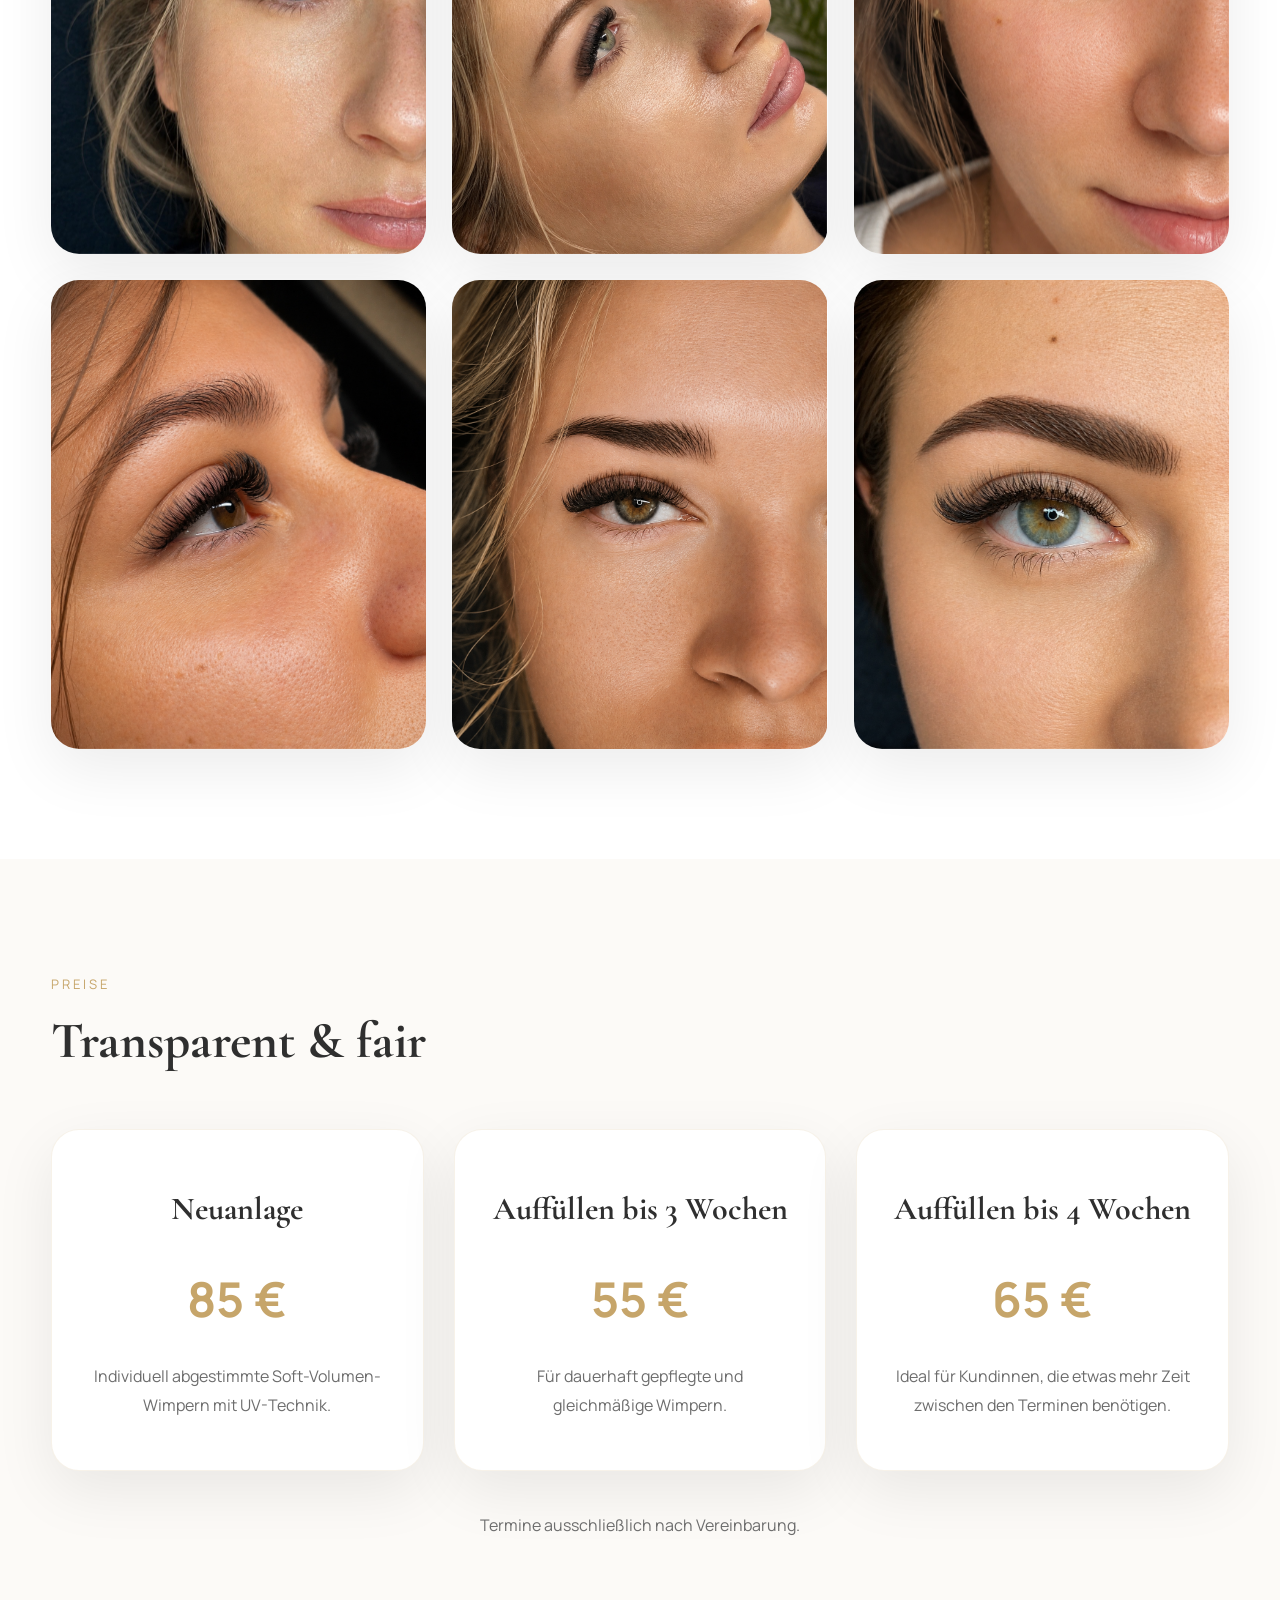
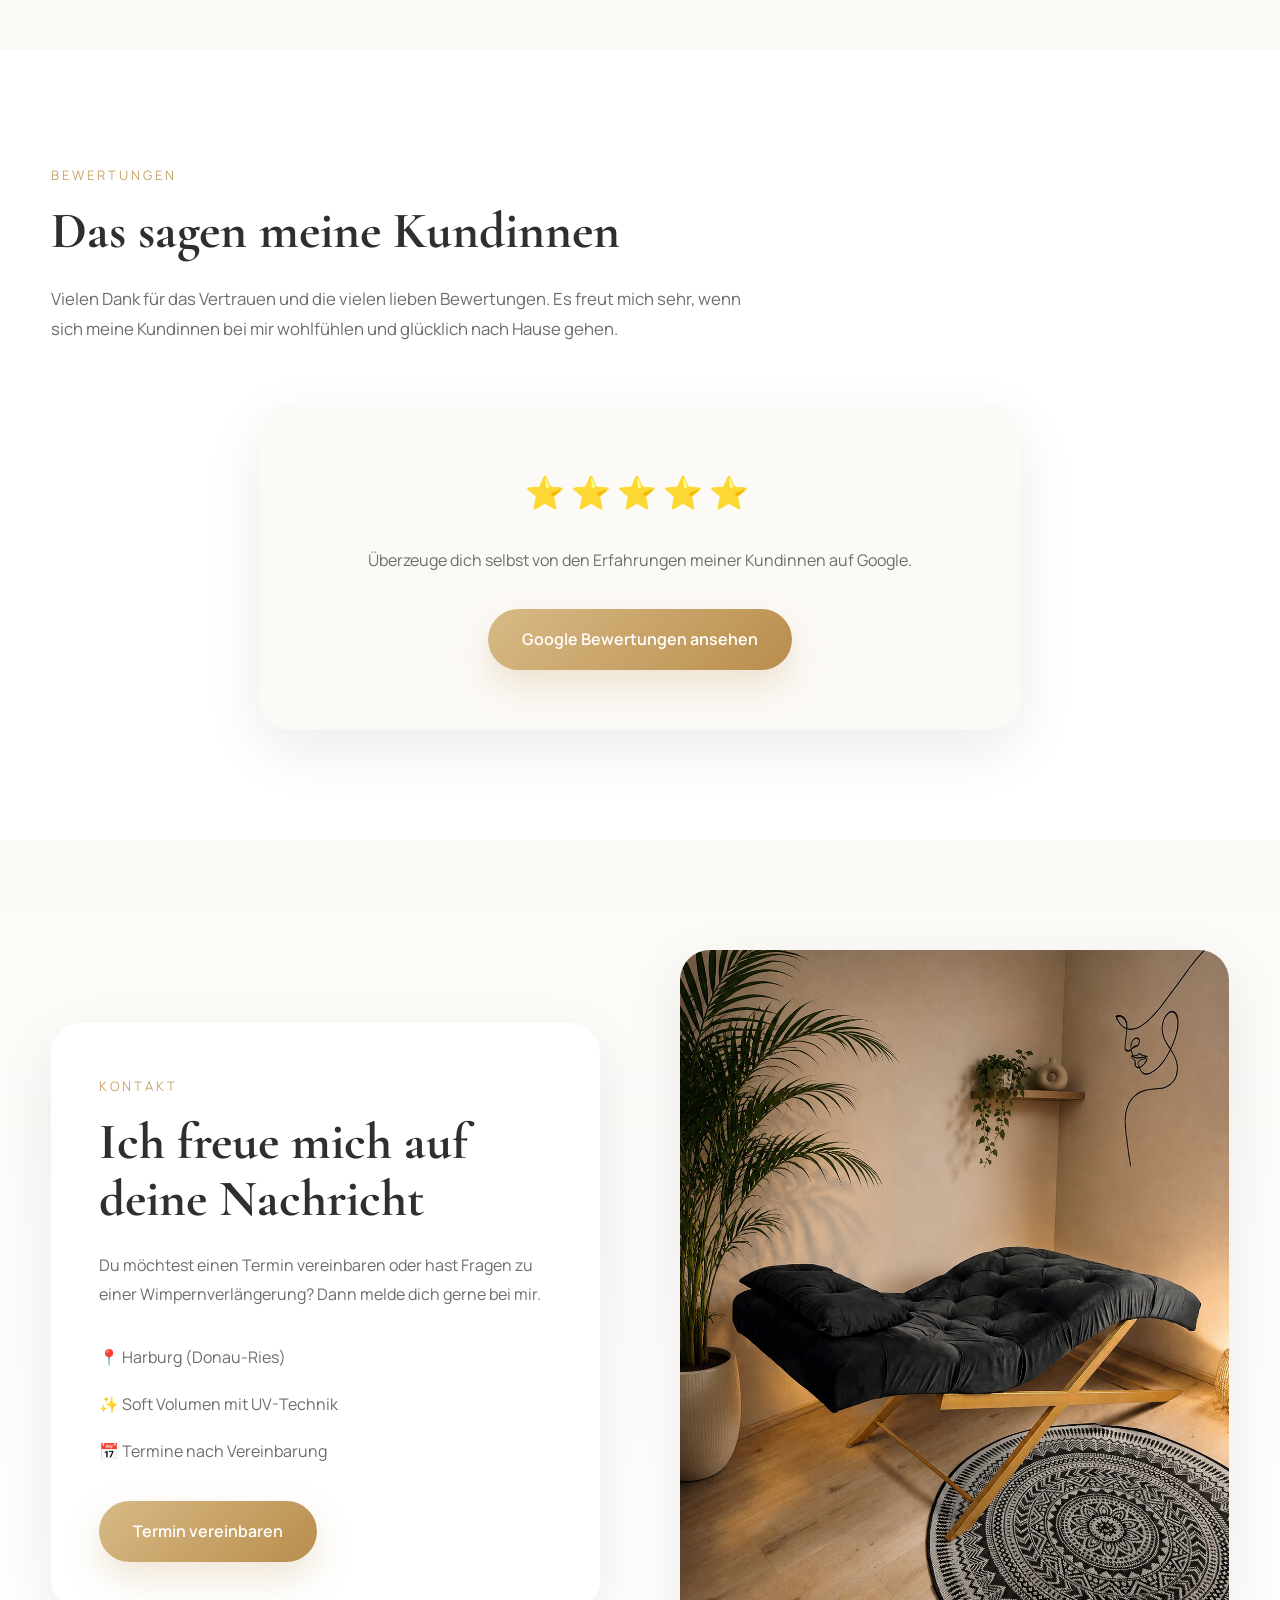
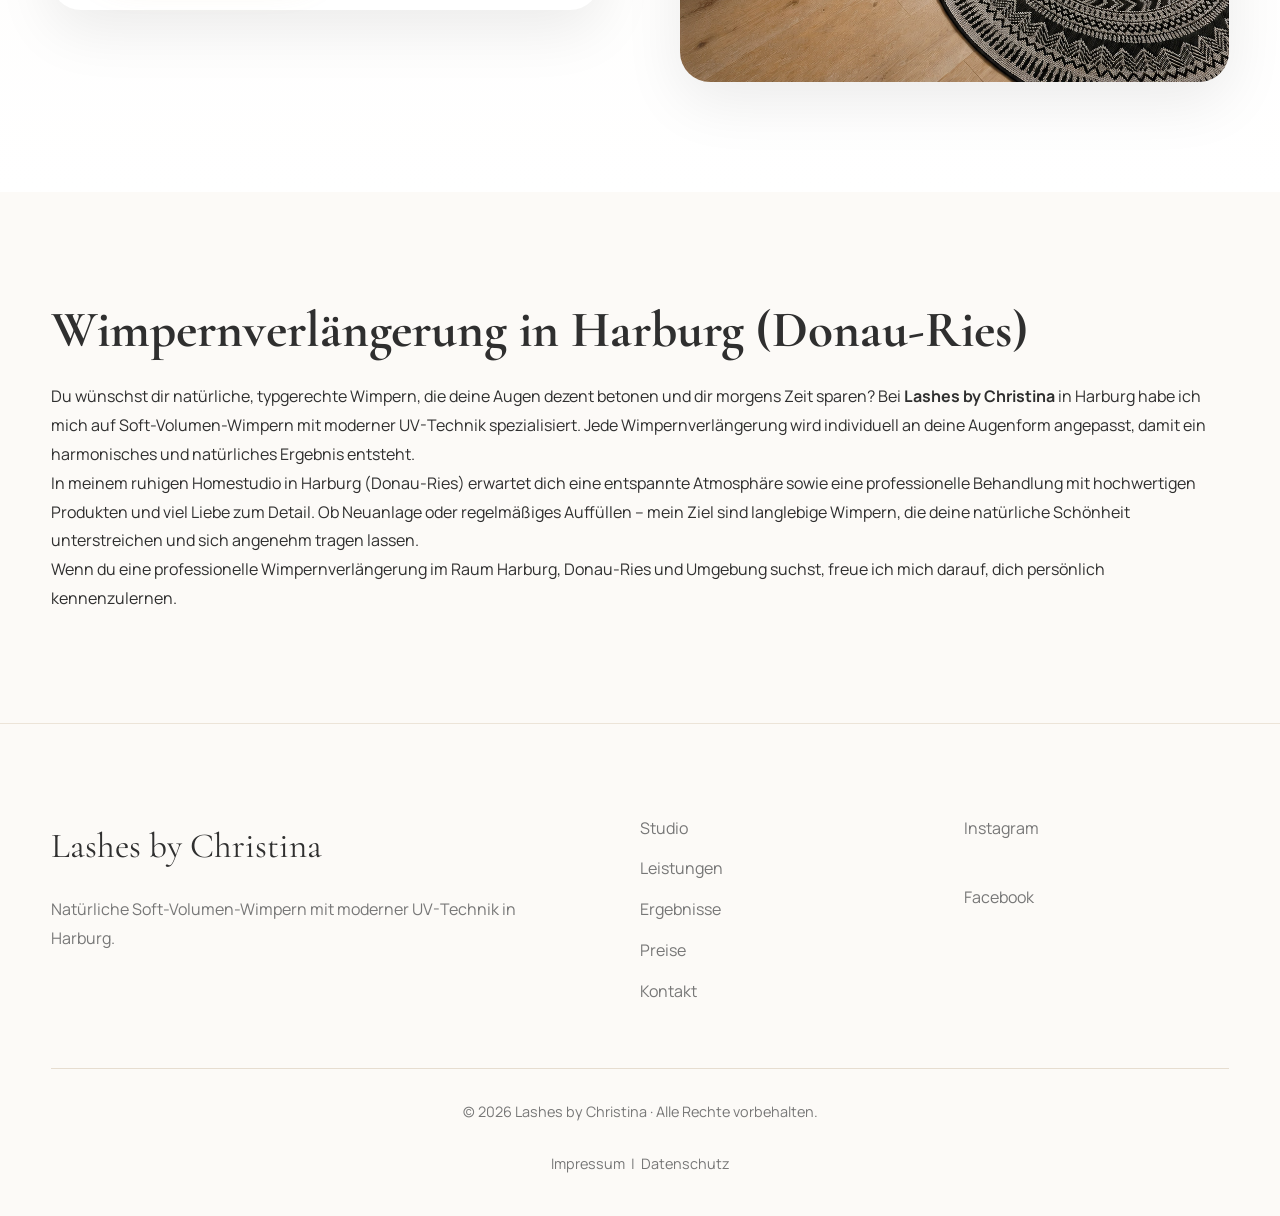
==== commit b17929a2: "Update index.html" ====
--- a/index.html
+++ b/index.html
@@ -8,9 +8,8 @@
 
 <title>Wimpernverlängerung Harburg | Lashes by Christina</title>
 
-<meta name="description" content="Natürliche Soft-Volumen-Wimpernverlängerung mit moderner UV-Technik in Harburg (Donau-Ries). Individuell angepasst für langanhaltende, elegante Ergebnisse. Jetzt Termin vereinbaren.">
-
-<meta name="keywords" content="Wimpernverlängerung Harburg, Wimpernstudio Harburg, UV Wimpern Harburg, Soft Volumen Harburg, Lash Extensions Harburg, Wimpern Donau-Ries, Lashes by Christina">
+<meta name="description" content="Wimpernverlängerung in Harburg (Donau-Ries): natürliche Soft-Volumen-Wimpern mit moderner UV-Technik. Individuell auf deine Augen abgestimmt. Lashes by Christina.">
+
 
 <meta name="robots" content="index,follow">
 
@@ -30,8 +29,8 @@
 
 <link rel="canonical" href="https://christinadik-lgtm.github.io/lashes-by-christina2/">
 
-<link rel="icon" type="image/png" href="ACE987BD-42EE-4833-9565-23368BA8C4FF.png">
-  <link rel="apple-touch-icon" href="ACE987BD-42EE-4833-9565-23368BA8C4FF.png">
+<link rel="icon" type="image/png" href="logo-lashes-by-christina-harburg-eyelashextensions.png">
+  <link rel="apple-touch-icon" href="logo-lashes-by-christina-harburg-eyelashextensions.png">
 <meta property="og:title" content="Lashes by Christina | Wimpernverlängerung in Harburg">
 
 <meta property="og:description" content="Natürliche Soft-Volumen-Wimpern mit moderner UV-Technik in Harburg. Individuell angepasst für einen harmonischen und natürlichen Look.">
@@ -133,7 +132,7 @@
 
 <a href="#top" class="logo">
 
-<img src="ACE987BD-42EE-4833-9565-23368BA8C4FF.png"
+<img src="logo-lashes-by-christina-harburg-eyelashextensions.png"
      alt="Lashes by Christina Logo"
      class="logo-image">
 </a>
@@ -182,11 +181,9 @@
 </span>
 
 <h1>
-
 Natürliche<br>
 Soft-Volumen-<br>
-Wimpern
-
+Wimpernverlängerung
 </h1>
 
 <p class="hero-text">
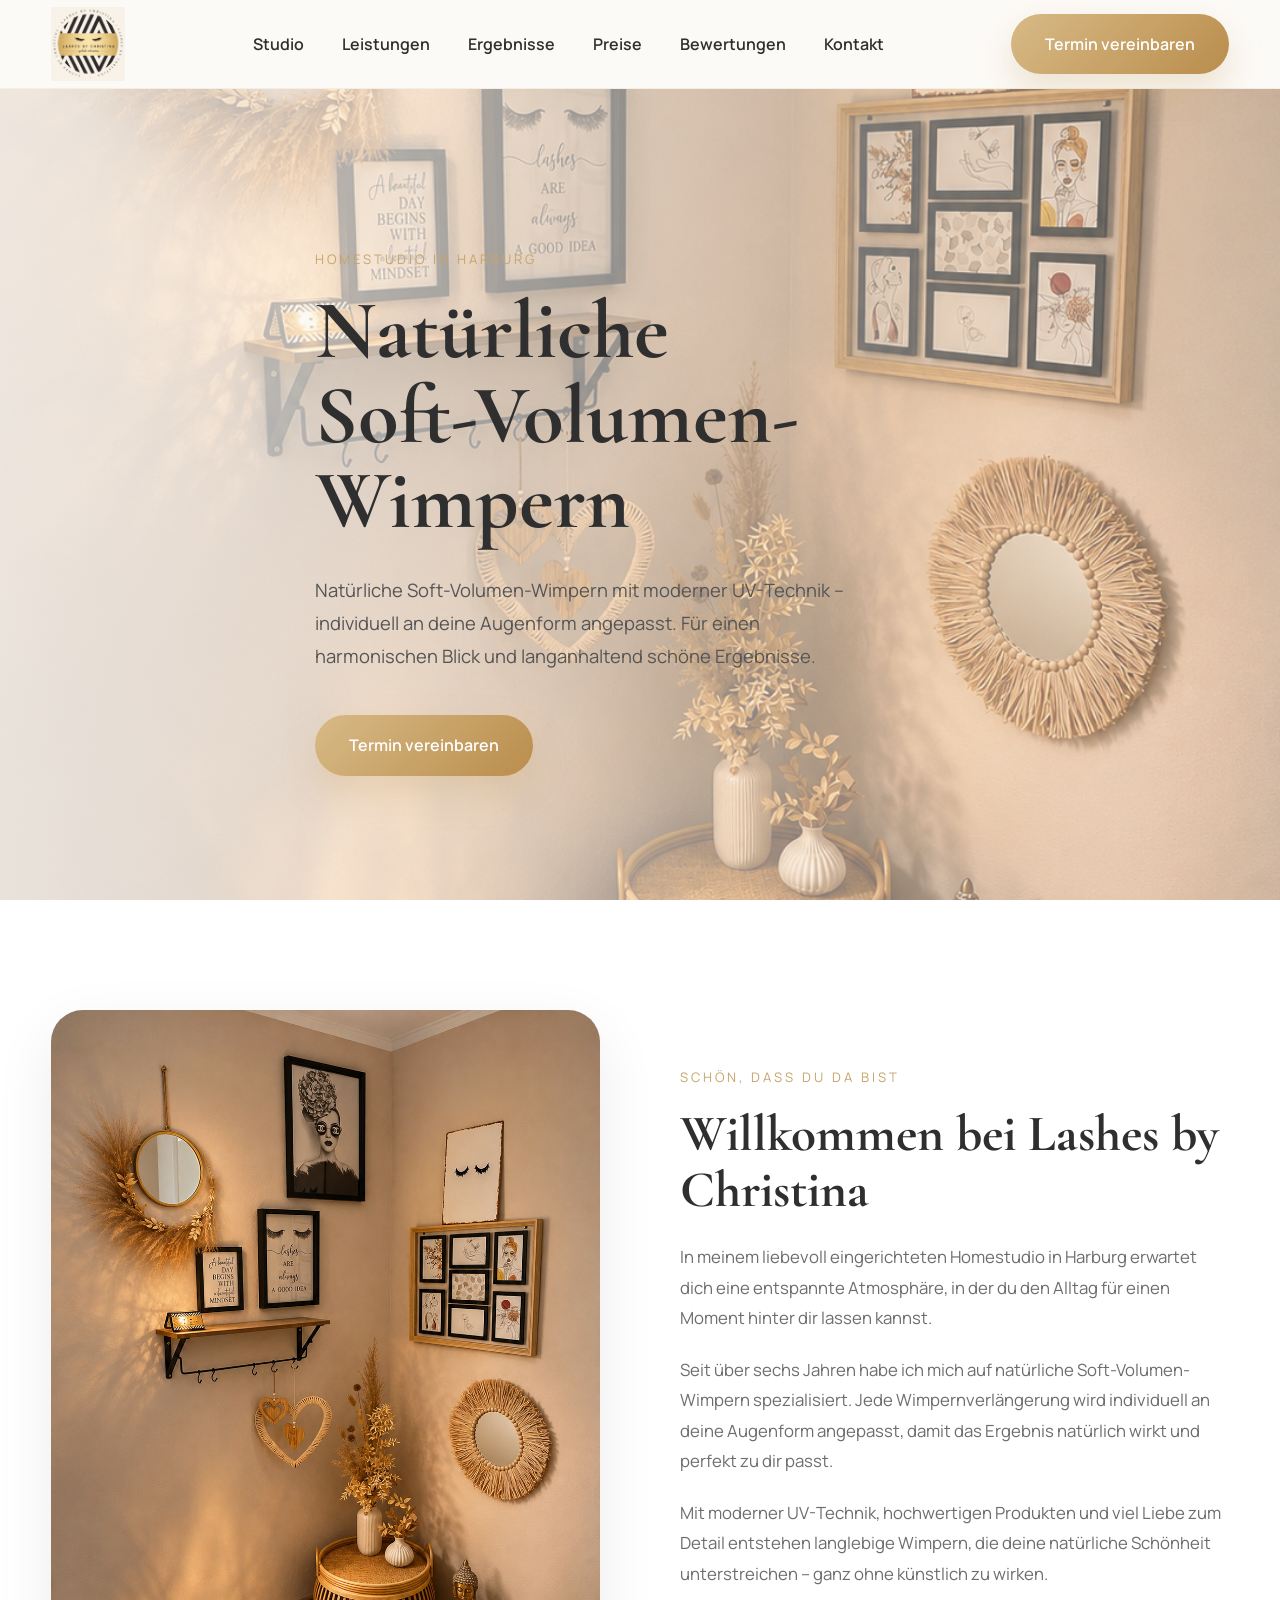
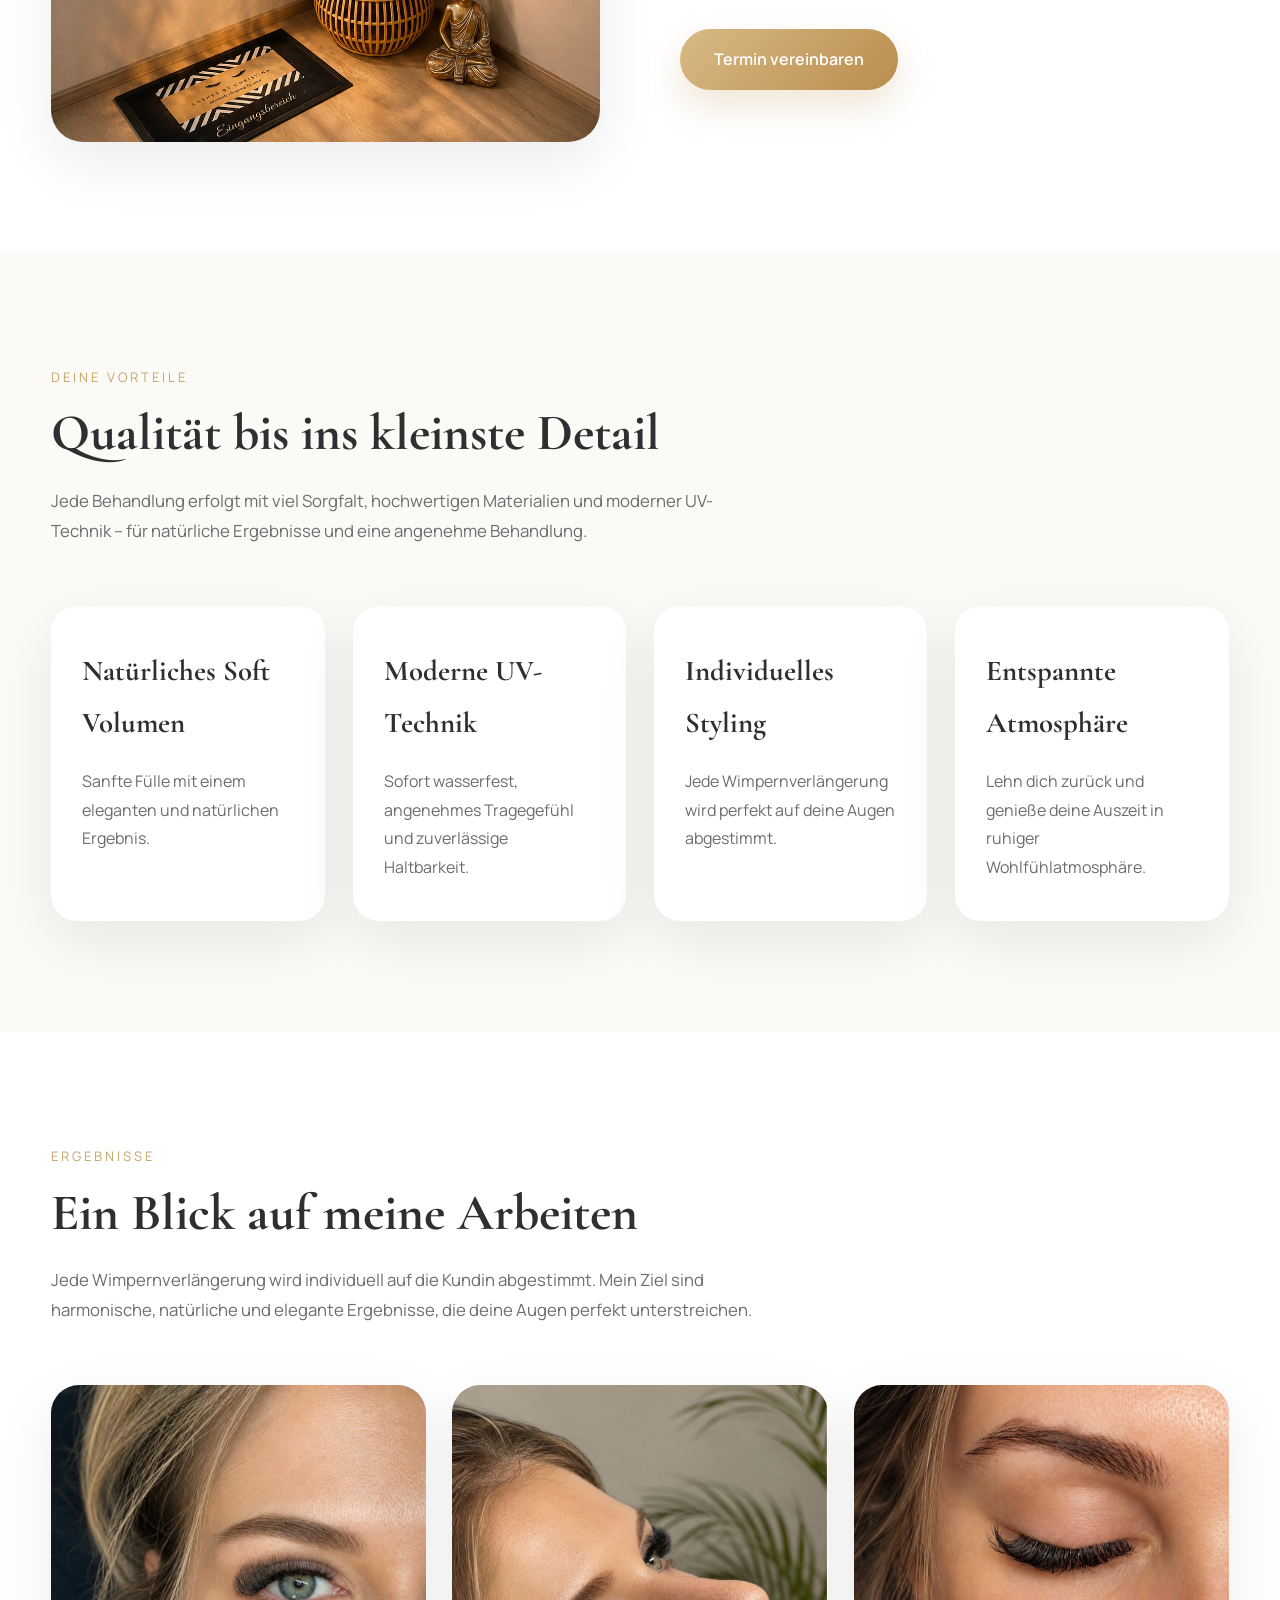
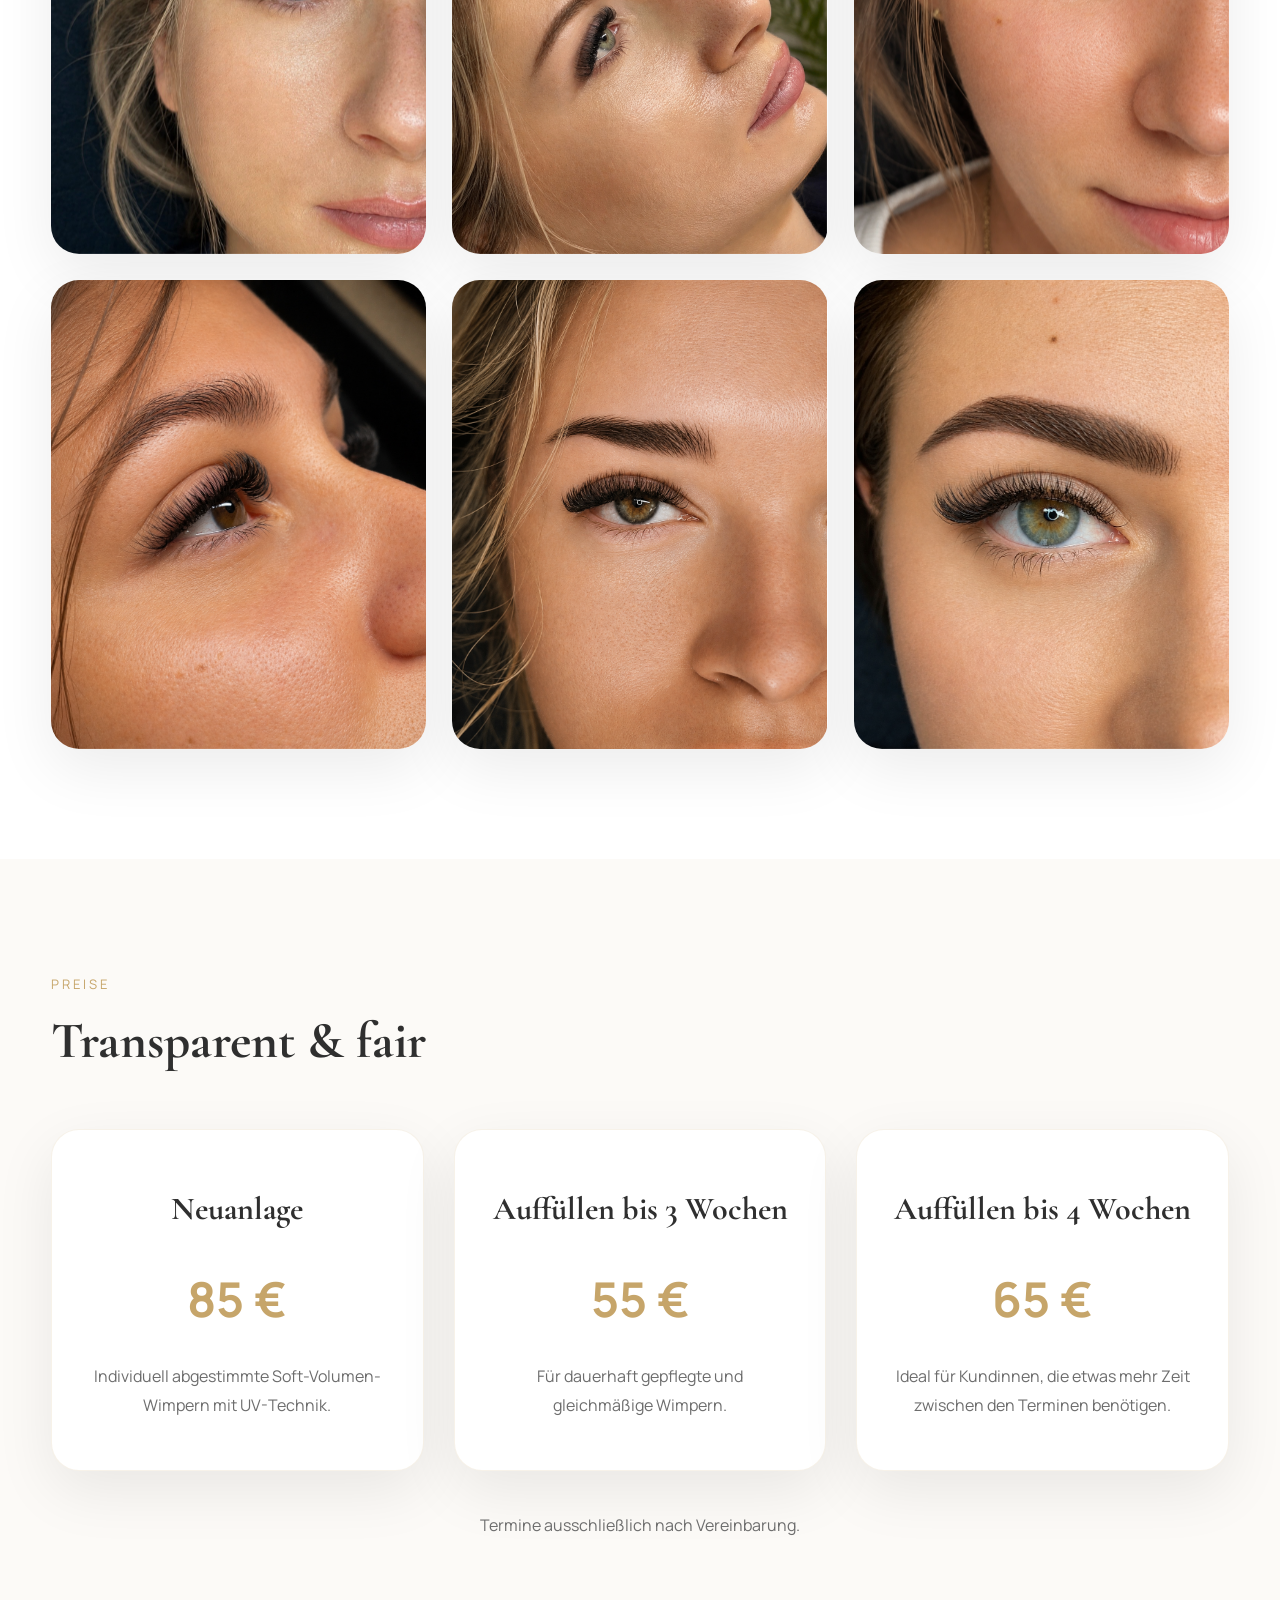
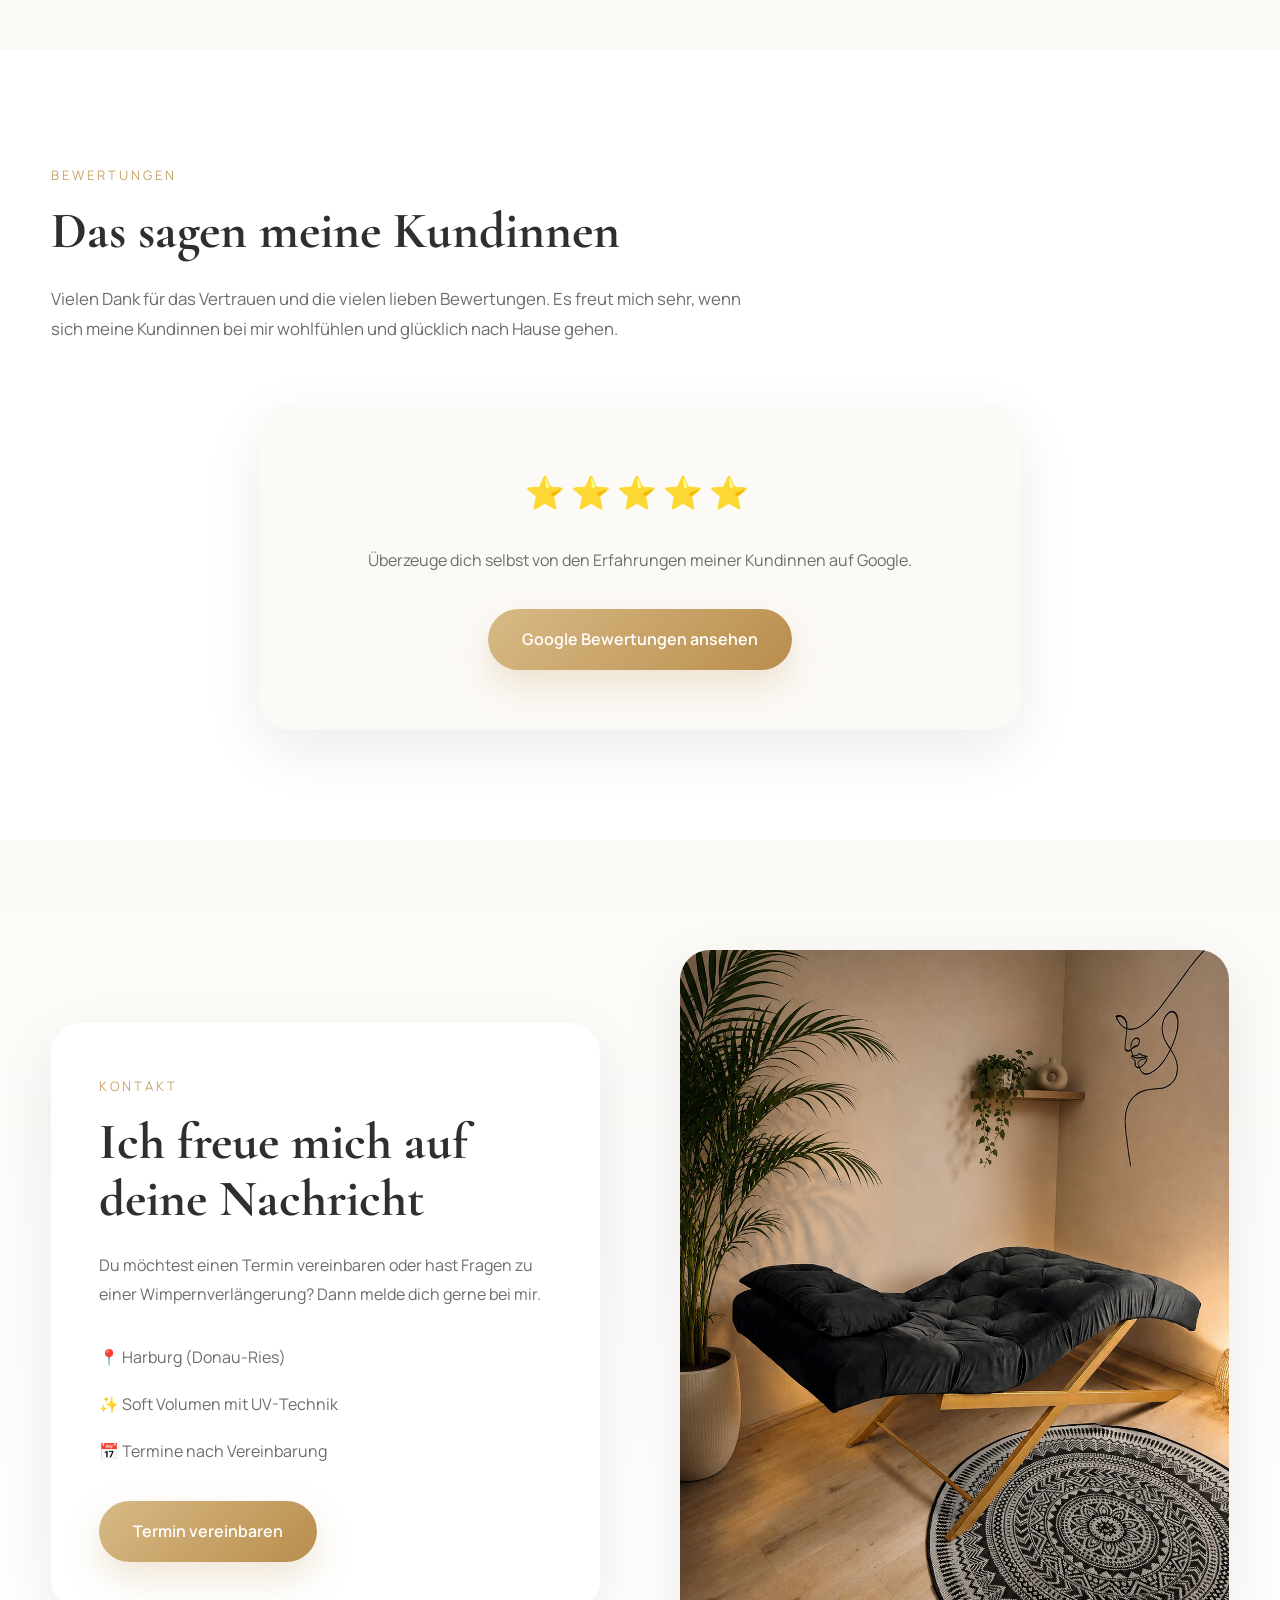
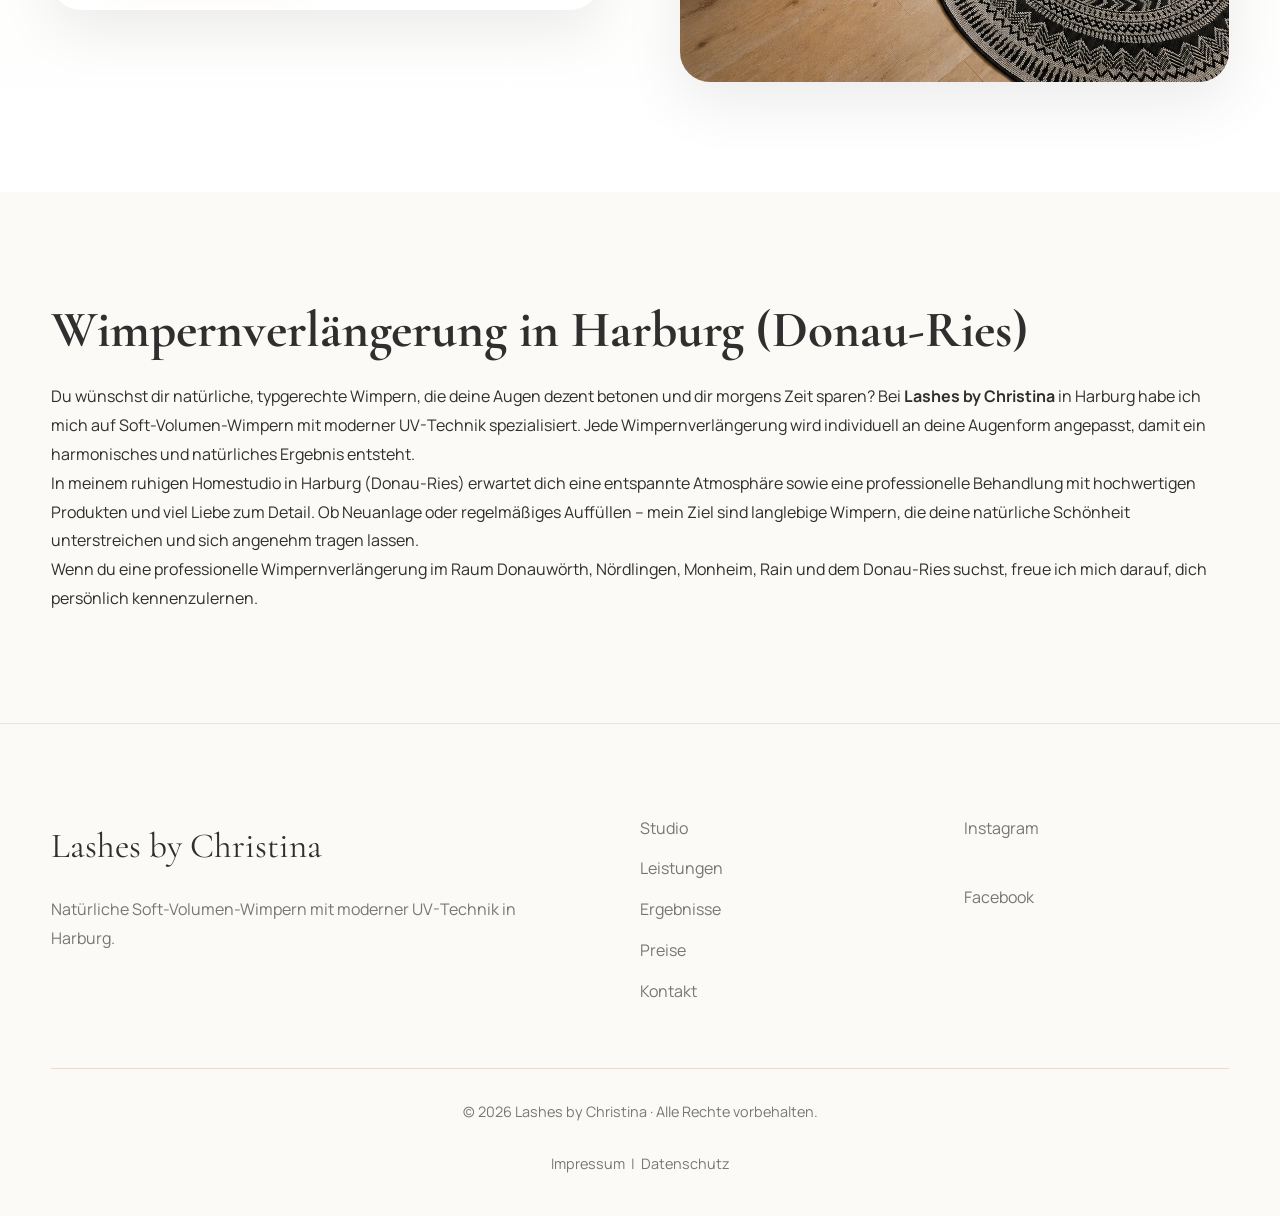
==== commit b8d65c8b: "Update index.html" ====
--- a/index.html
+++ b/index.html
@@ -183,7 +183,7 @@
 <h1>
 Natürliche<br>
 Soft-Volumen-<br>
-Wimpernverlängerung
+Wimpern
 </h1>
 
 <p class="hero-text">
@@ -628,7 +628,7 @@
 
 <p>
 
-Wenn du eine professionelle Wimpernverlängerung im Raum Harburg, Donau-Ries und Umgebung suchst, freue ich mich darauf, dich persönlich kennenzulernen.
+Wenn du eine professionelle Wimpernverlängerung im Raum Donauwörth, Nördlingen, Monheim, Rain und dem Donau-Ries suchst, freue ich mich darauf, dich persönlich kennenzulernen.
 
 </p>
 
